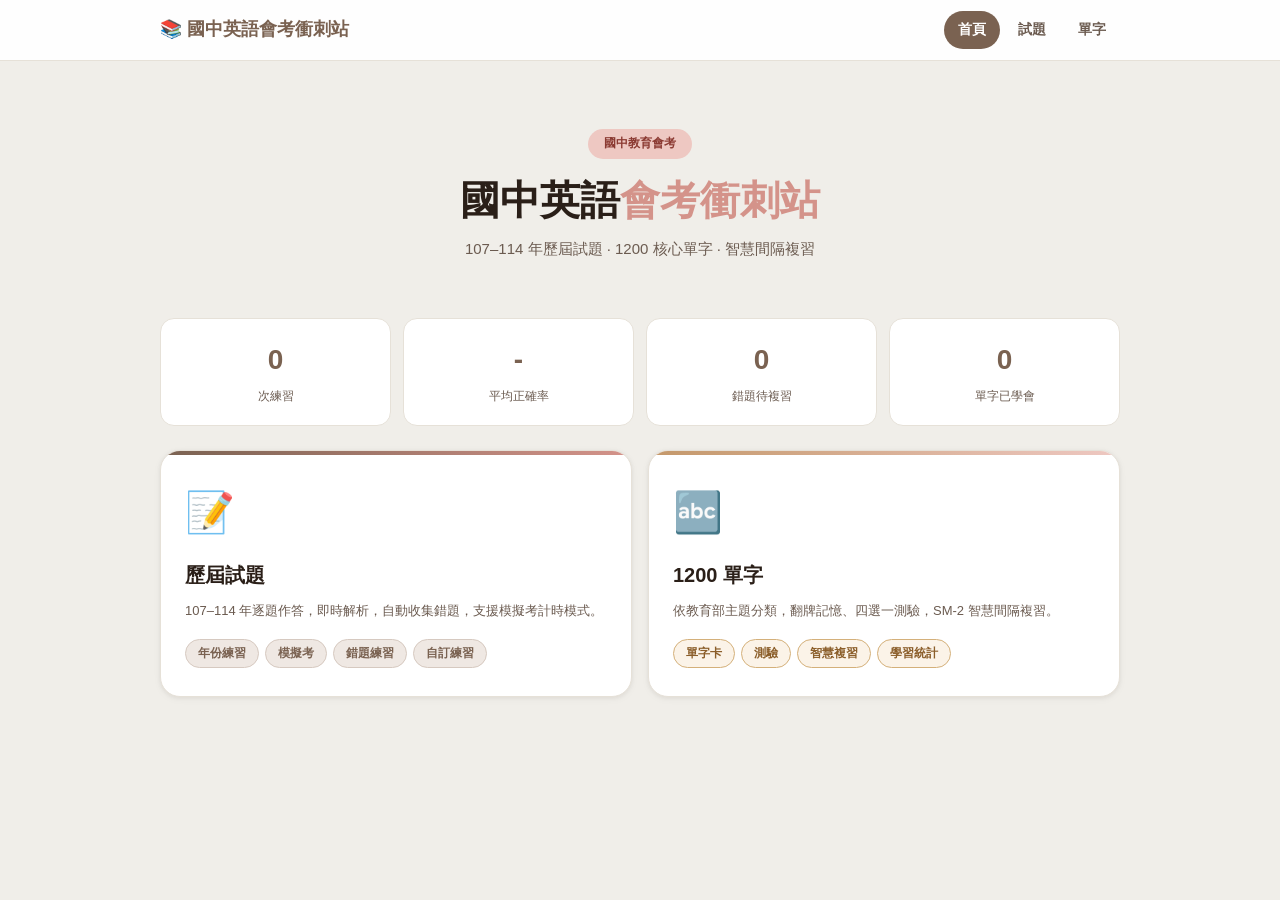
==== index.html @ 7cfaa376 "Update hero title on homepage Co-Authored-By: Claude Sonnet 4.6 <noreply@anthropic.com>" ====
<!DOCTYPE html>
<html lang="zh-TW">
<head>
  <meta charset="UTF-8">
  <meta name="viewport" content="width=device-width, initial-scale=1.0">
  <title>國中英語會考衝刺站</title>
  <link rel="stylesheet" href="css/style.css">
</head>
<body>
<header class="site-header">
  <div class="header-inner">
    <a href="index.html" class="site-title">📚 國中英語會考衝刺站</a>
    <nav class="nav-links">
      <a href="index.html" class="nav-link active">首頁</a>
      <a href="exam.html" class="nav-link">試題</a>
      <a href="vocab.html" class="nav-link">單字</a>
    </nav>
  </div>
</header>

<main class="page">
  <section class="hero-section">
    <span class="hero-label">國中教育會考</span>
    <h1 class="hero-title">國中英語<span>會考衝刺站</span></h1>
    <p class="hero-subtitle">107–114 年歷屆試題 · 1200 核心單字 · 智慧間隔複習</p>
  </section>

  <div class="stats-row" id="statsBar">
    <div class="stat-card"><span class="stat-num" id="statExams">0</span><span class="stat-label">次練習</span></div>
    <div class="stat-card"><span class="stat-num" id="statAvg">-</span><span class="stat-label">平均正確率</span></div>
    <div class="stat-card"><span class="stat-num" id="statWrong">0</span><span class="stat-label">錯題待複習</span></div>
    <div class="stat-card"><span class="stat-num" id="statWords">0</span><span class="stat-label">單字已學會</span></div>
  </div>

  <div class="feature-grid">
    <a href="exam.html" class="feature-card feature-card-exam">
      <span class="feature-icon">📝</span>
      <div class="feature-title">歷屆試題</div>
      <div class="feature-desc">107–114 年逐題作答，即時解析，自動收集錯題，支援模擬考計時模式。</div>
      <div class="feature-tags">
        <span class="chip chip-primary">年份練習</span>
        <span class="chip chip-primary">模擬考</span>
        <span class="chip chip-primary">錯題練習</span>
        <span class="chip chip-primary">自訂練習</span>
      </div>
    </a>
    <a href="vocab.html" class="feature-card feature-card-vocab">
      <span class="feature-icon">🔤</span>
      <div class="feature-title">1200 單字</div>
      <div class="feature-desc">依教育部主題分類，翻牌記憶、四選一測驗，SM-2 智慧間隔複習。</div>
      <div class="feature-tags">
        <span class="chip chip-warning">單字卡</span>
        <span class="chip chip-warning">測驗</span>
        <span class="chip chip-warning">智慧複習</span>
        <span class="chip chip-warning">學習統計</span>
      </div>
    </a>
  </div>

  <section id="recentSection" style="display:none">
    <div class="section-header">
      <span class="section-title">📋 最近練習</span>
    </div>
    <div class="recent-list" id="recentList"></div>
  </section>
</main>

<script src="js/storage.js"></script>
<script>
  const stats = Storage.getStats();
  document.getElementById('statExams').textContent = stats.totalAttempted;
  document.getElementById('statAvg').textContent = stats.totalAttempted ? stats.avgScore + '%' : '-';
  document.getElementById('statWrong').textContent = stats.wrongCount;
  document.getElementById('statWords').textContent = stats.learnedWords;

  const history = Storage.getExamHistory().slice(0, 5);
  if (history.length > 0) {
    document.getElementById('recentSection').style.display = '';
    const list = document.getElementById('recentList');
    list.innerHTML = history.map(h => {
      const pct = Math.round(h.score / h.total * 100);
      const gradeClass = pct >= 80 ? 'grade-a' : pct >= 60 ? 'grade-b' : 'grade-c';
      const modeLabel = h.mode === 'mock' ? '模擬考' : h.mode === 'wrong' ? '錯題練習' : h.mode === 'custom' ? '自訂練習' : '年份練習';
      return `<div class="recent-card">
        <span class="recent-year">${h.year}年</span>
        <span class="recent-mode">${modeLabel}</span>
        <span class="recent-score ${gradeClass}">${h.score}/${h.total} (${pct}%)</span>
        <span class="recent-date">${h.date}</span>
      </div>`;
    }).join('');
  }
</script>
</body>
</html>
---- css/style.css ----
/* ════════════════════════════════════════
   PANTONE 2026 Cloud Dancer Design System
   ════════════════════════════════════════ */
:root {
  /* Cloud Dancer Palette */
  --bg:          #F0EEE9;   /* Cloud Dancer — page background */
  --surface:     #FFFFFF;   /* card surface */
  --surface-2:   #FAF9F6;   /* subtle section bg */
  --border:      #E6E1D8;

  /* Accent — Comfort Zone palette */
  --primary:     #7A6251;   /* Woodrose */
  --primary-dark:#5E4B3C;
  --primary-light:#9E8272;
  --accent:      #D4938A;   /* Coral Haze */
  --accent-light:#EEC8C2;
  --warm:        #C4986A;   /* Shifting Sand */

  /* Semantic */
  --success:     #5E9E7A;
  --success-bg:  #EBF5EF;
  --error:       #C4504A;
  --error-bg:    #FCEEED;
  --warning:     #C4986A;
  --warning-bg:  #FBF3E8;

  /* Text */
  --text-1:  #2A1F18;   /* headings */
  --text-2:  #6B5B50;   /* body */
  --text-3:  #A89990;   /* muted */

  /* Effects */
  --shadow-sm:  0 1px 4px rgba(42,31,24,.06), 0 2px 8px rgba(42,31,24,.04);
  --shadow-md:  0 4px 16px rgba(42,31,24,.10), 0 1px 4px rgba(42,31,24,.06);
  --shadow-lg:  0 8px 32px rgba(42,31,24,.14), 0 2px 8px rgba(42,31,24,.08);
  --radius-sm:  8px;
  --radius-md:  14px;
  --radius-lg:  20px;
  --radius-pill:100px;
}

/* ── Reset ── */
*, *::before, *::after { box-sizing: border-box; margin: 0; padding: 0; }
html { scroll-behavior: smooth; }
body {
  font-family: -apple-system, BlinkMacSystemFont, 'Noto Sans TC', 'PingFang TC', 'Segoe UI', sans-serif;
  background: var(--bg);
  color: var(--text-1);
  font-size: 15px;
  line-height: 1.65;
  min-height: 100vh;
}
a { text-decoration: none; color: inherit; }
button { cursor: pointer; border: none; font-family: inherit; transition: all .2s; }
img { max-width: 100%; }

/* ══════════════════════════════════════
   HEADER
   ══════════════════════════════════════ */
.site-header {
  background: rgba(255,255,255,.92);
  backdrop-filter: blur(12px);
  border-bottom: 1px solid var(--border);
  position: sticky; top: 0; z-index: 200;
}
.header-inner {
  max-width: 1000px; margin: 0 auto;
  display: flex; align-items: center; justify-content: space-between;
  height: 60px; padding: 0 20px;
}
.site-title {
  font-size: 18px; font-weight: 800;
  color: var(--primary);
  display: flex; align-items: center; gap: 8px;
}
.nav-links { display: flex; gap: 4px; }
.nav-link {
  color: var(--text-2); padding: 7px 14px;
  border-radius: var(--radius-pill); font-size: 14px; font-weight: 600;
  transition: all .15s;
}
.nav-link:hover { background: var(--bg); color: var(--primary); }
.nav-link.active { background: var(--primary); color: #fff; }
@media(max-width:480px) {
  .site-title { font-size: 15px; }
  .nav-link { padding: 6px 10px; font-size: 13px; }
}

/* ══════════════════════════════════════
   PAGE WRAPPER
   ══════════════════════════════════════ */
.page { max-width: 1000px; margin: 0 auto; padding: 28px 20px 60px; }

/* ══════════════════════════════════════
   BUTTONS
   ══════════════════════════════════════ */
.btn { display: inline-flex; align-items: center; justify-content: center; gap: 6px;
  padding: 10px 22px; border-radius: var(--radius-pill);
  font-size: 14px; font-weight: 700; transition: all .18s; }
.btn-primary   { background: var(--primary); color: #fff; }
.btn-primary:hover { background: var(--primary-dark); transform: translateY(-1px); box-shadow: var(--shadow-md); }
.btn-accent    { background: var(--accent); color: #fff; }
.btn-accent:hover  { filter: brightness(.92); transform: translateY(-1px); }
.btn-outline   { background: transparent; color: var(--primary); border: 2px solid var(--primary); }
.btn-outline:hover { background: var(--primary); color: #fff; }
.btn-ghost     { background: transparent; color: var(--text-2); border: 1px solid var(--border); border-radius: var(--radius-sm); padding: 8px 16px; font-size: 13px; }
.btn-ghost:hover   { background: var(--surface); }
.btn-success   { background: var(--success); color: #fff; }
.btn-success:hover { filter: brightness(.92); transform: translateY(-1px); }
.btn-danger    { background: var(--error); color: #fff; }
.btn-danger:hover  { filter: brightness(.92); }
.btn-sm { padding: 6px 14px; font-size: 13px; }
.btn-lg { padding: 13px 28px; font-size: 16px; }

/* ══════════════════════════════════════
   CARD COMPONENT
   ══════════════════════════════════════ */
.card {
  background: var(--surface);
  border-radius: var(--radius-lg);
  box-shadow: var(--shadow-sm);
  border: 1px solid var(--border);
  transition: box-shadow .2s, transform .2s;
  overflow: hidden;
}
.card:hover { box-shadow: var(--shadow-md); }
.card-clickable { cursor: pointer; }
.card-clickable:hover { transform: translateY(-3px); box-shadow: var(--shadow-lg); }
.card-body  { padding: 22px 24px; }
.card-title { font-size: 17px; font-weight: 800; color: var(--text-1); margin-bottom: 6px; }
.card-desc  { font-size: 13px; color: var(--text-2); line-height: 1.6; }

/* ══════════════════════════════════════
   CHIP / TAG
   ══════════════════════════════════════ */
.chip {
  display: inline-flex; align-items: center; gap: 4px;
  padding: 4px 12px; border-radius: var(--radius-pill);
  font-size: 12px; font-weight: 700;
  background: var(--bg); color: var(--text-2); border: 1px solid var(--border);
}
.chip-primary { background: #EFE8E3; color: var(--primary); border-color: #D6C9C0; }
.chip-accent  { background: var(--accent-light); color: #8B3A32; border-color: #D4938A; }
.chip-success { background: var(--success-bg); color: #3D7A57; border-color: #A8D4B8; }
.chip-warning { background: var(--warning-bg); color: #8B5E2A; border-color: #D4B07A; }

/* ══════════════════════════════════════
   BADGE
   ══════════════════════════════════════ */
.badge {
  display: inline-flex; align-items: center; justify-content: center;
  min-width: 20px; height: 20px; padding: 0 6px;
  background: var(--error); color: #fff;
  border-radius: var(--radius-pill); font-size: 11px; font-weight: 800;
}

/* ══════════════════════════════════════
   HOME PAGE
   ══════════════════════════════════════ */
.hero-section {
  text-align: center; padding: 40px 0 32px;
}
.hero-label {
  display: inline-block;
  background: var(--accent-light); color: #8B3A32;
  padding: 5px 16px; border-radius: var(--radius-pill);
  font-size: 12px; font-weight: 700; margin-bottom: 16px;
}
.hero-title {
  font-size: clamp(26px, 5vw, 40px);
  font-weight: 900; color: var(--text-1);
  line-height: 1.25; margin-bottom: 12px;
}
.hero-title span { color: var(--accent); }
.hero-subtitle { font-size: 15px; color: var(--text-2); max-width: 480px; margin: 0 auto; }

/* Stats bar */
.stats-row {
  display: grid; grid-template-columns: repeat(4, 1fr); gap: 12px;
  margin: 24px 0;
}
@media(max-width:600px) { .stats-row { grid-template-columns: repeat(2,1fr); } }
.stat-card { background: var(--surface); border-radius: var(--radius-md); padding: 18px 16px; text-align: center; border: 1px solid var(--border); }
.stat-num  { font-size: 28px; font-weight: 900; color: var(--primary); display: block; }
.stat-label{ font-size: 12px; color: var(--text-2); margin-top: 2px; }

/* Feature cards */
.feature-grid { display: grid; grid-template-columns: 1fr 1fr; gap: 16px; margin: 8px 0 24px; }
@media(max-width:540px) { .feature-grid { grid-template-columns: 1fr; } }
.feature-card {
  background: var(--surface); border-radius: var(--radius-lg);
  padding: 28px 24px; border: 1px solid var(--border);
  box-shadow: var(--shadow-sm); cursor: pointer;
  transition: all .2s; display: block;
  position: relative; overflow: hidden;
}
.feature-card::before {
  content: ''; position: absolute; top: 0; left: 0; right: 0; height: 4px;
}
.feature-card-exam::before  { background: linear-gradient(90deg, var(--primary), var(--accent)); }
.feature-card-vocab::before { background: linear-gradient(90deg, var(--warm), var(--accent-light)); }
.feature-card:hover { transform: translateY(-4px); box-shadow: var(--shadow-lg); }
.feature-icon { font-size: 40px; margin-bottom: 14px; display: block; }
.feature-title { font-size: 20px; font-weight: 800; color: var(--text-1); margin-bottom: 8px; }
.feature-desc  { font-size: 13px; color: var(--text-2); margin-bottom: 16px; line-height: 1.7; }
.feature-tags  { display: flex; flex-wrap: wrap; gap: 6px; }

/* Recent list */
.section-header { display: flex; align-items: center; justify-content: space-between; margin-bottom: 14px; }
.section-title  { font-size: 16px; font-weight: 800; color: var(--text-1); }
.recent-list { display: grid; gap: 8px; }
.recent-card {
  background: var(--surface); border-radius: var(--radius-md);
  padding: 14px 18px; border: 1px solid var(--border);
  display: flex; align-items: center; gap: 14px; flex-wrap: wrap;
}
.recent-year  { font-weight: 800; color: var(--primary); min-width: 50px; font-size: 15px; }
.recent-mode  { font-size: 12px; color: var(--text-2); background: var(--bg); padding: 3px 10px; border-radius: var(--radius-pill); }
.recent-score { font-weight: 800; font-size: 15px; }
.grade-a { color: var(--success); }
.grade-b { color: var(--warning); }
.grade-c { color: var(--error); }
.recent-date  { font-size: 12px; color: var(--text-3); margin-left: auto; }

/* ══════════════════════════════════════
   EXAM PAGE
   ══════════════════════════════════════ */
.page-heading { font-size: 22px; font-weight: 900; color: var(--text-1); margin-bottom: 6px; }
.page-subhead  { font-size: 14px; color: var(--text-2); margin-bottom: 24px; }

/* Mode grid */
.mode-grid { display: grid; grid-template-columns: repeat(2,1fr); gap: 14px; margin-bottom: 28px; }
@media(max-width:500px) { .mode-grid { grid-template-columns: 1fr; } }
.mode-card {
  background: var(--surface); border-radius: var(--radius-lg);
  padding: 24px 22px; border: 1px solid var(--border);
  box-shadow: var(--shadow-sm); cursor: pointer;
  transition: all .2s; position: relative;
}
.mode-card:hover { transform: translateY(-3px); box-shadow: var(--shadow-lg); border-color: var(--primary-light); }
.mode-icon  { font-size: 34px; margin-bottom: 10px; display: block; }
.mode-title { font-size: 17px; font-weight: 800; color: var(--text-1); margin-bottom: 5px; }
.mode-desc  { font-size: 13px; color: var(--text-2); }
.mode-badge { position: absolute; top: 14px; right: 14px; }

/* Section label */
.sub-heading {
  font-size: 15px; font-weight: 800; color: var(--text-1);
  margin: 0 0 12px; display: flex; align-items: center; gap: 8px;
}
.sub-heading::before { content:''; display:block; width:4px; height:18px; background:var(--accent); border-radius:2px; }

/* Year grid */
.year-grid { display: grid; grid-template-columns: repeat(4,1fr); gap: 10px; margin-bottom: 24px; }
@media(max-width:480px) { .year-grid { grid-template-columns: repeat(2,1fr); } }
.year-card {
  background: var(--surface); border: 2px solid var(--border);
  border-radius: var(--radius-md); padding: 16px 8px;
  text-align: center; cursor: pointer; transition: all .18s;
  font-size: 16px; font-weight: 800; color: var(--primary);
}
.year-card:hover { border-color: var(--primary); background: #EFE8E3; transform: translateY(-2px); }

/* Custom form */
.custom-panel {
  background: var(--surface); border-radius: var(--radius-lg);
  padding: 22px; border: 1px solid var(--border);
}
.form-label { display: block; font-size: 13px; font-weight: 700; color: var(--text-2); margin-bottom: 8px; }
.year-check-grid { display: grid; grid-template-columns: repeat(4,1fr); gap: 8px; margin-bottom: 16px; }
.year-check-grid label { font-size: 13px; display: flex; align-items: center; gap: 6px; color: var(--text-2); }
.type-check-grid { display: flex; gap: 20px; margin-bottom: 16px; }
.type-check-grid label { font-size: 13px; display: flex; align-items: center; gap: 6px; color: var(--text-2); cursor: pointer; }
.skill-check-grid { display: grid; grid-template-columns: repeat(3, 1fr); gap: 8px; margin-bottom: 16px; }
.skill-check-grid label { font-size: 13px; display: flex; align-items: center; gap: 6px; color: var(--text-2); cursor: pointer; }
.form-row { display: flex; align-items: center; gap: 12px; margin-bottom: 16px; }
.form-input { border: 1px solid var(--border); border-radius: var(--radius-sm); padding: 9px 12px; font-size: 14px; background: var(--bg); color: var(--text-1); width: 90px; }
.form-input:focus { outline: none; border-color: var(--primary); }

/* ── Exam interface ── */
.exam-topbar {
  display: flex; align-items: center; gap: 12px; flex-wrap: wrap;
  background: var(--surface); border-radius: var(--radius-md);
  padding: 12px 18px; border: 1px solid var(--border);
  margin-bottom: 12px; box-shadow: var(--shadow-sm);
}
.exam-label { font-weight: 800; font-size: 15px; color: var(--primary); }
.exam-counter { font-size: 13px; color: var(--text-2); }
.exam-timer { font-size: 16px; font-weight: 800; color: var(--error); margin-left: auto; }
@media(max-width:480px) {
  .exam-topbar { padding: 10px 14px; gap: 8px; }
  .exam-label { font-size: 14px; }
  .exam-timer { font-size: 14px; }
}

.progress-track { background: var(--border); border-radius: 4px; height: 6px; margin-bottom: 12px; overflow: hidden; }
.progress-fill  { background: linear-gradient(90deg, var(--primary), var(--accent)); height: 6px; border-radius: 4px; transition: width .4s; }

/* ── Question nav bar ── */
.q-nav-bar {
  display: flex; flex-wrap: wrap; gap: 6px;
  margin-bottom: 14px; padding: 10px 12px;
  background: var(--surface); border: 1px solid var(--border);
  border-radius: var(--radius-md);
}
.qnav-btn {
  width: 32px; height: 32px; border-radius: 6px;
  border: none; cursor: pointer; font-size: 12px; font-weight: 700;
  transition: opacity .15s, transform .1s;
}
.qnav-btn:hover { opacity: .8; transform: scale(1.1); }
.qnav-unanswered { background: #D1D5DB; color: #374151; }
.qnav-correct    { background: #34D399; color: #fff; }
.qnav-wrong      { background: #F87171; color: #fff; }
.qnav-active     { outline: 3px solid var(--primary); outline-offset: 2px; }

/* ── Two-column passage layout ── */
.exam-body { display: flex; flex-direction: column; gap: 14px; }
.exam-body.two-col { flex-direction: row; align-items: flex-start; gap: 20px; }
.exam-passage-col {
  flex: 1 1 50%; min-width: 0;
  position: sticky; top: 80px;
  max-height: calc(100vh - 120px); overflow-y: auto;
}
.exam-question-col { flex: 1 1 50%; min-width: 0; }
@media(max-width: 700px) {
  .exam-body.two-col { flex-direction: column; }
  .exam-passage-col { position: static; max-height: none; }
}

.passage-card {
  background: var(--surface-2); border-radius: var(--radius-md);
  padding: 16px 18px; font-size: 14px; line-height: 1.9;
  border: 1px solid var(--border); border-left: 4px solid var(--accent);
}
.passage-card.text-only { white-space: pre-wrap; }
.passage-img {
  max-width: 100%; border-radius: var(--radius-md);
  display: block; margin: 0 auto;
}
.passage-img-missing {
  text-align: center; padding: 20px;
  color: var(--text-3); font-size: 13px;
  background: var(--bg); border-radius: var(--radius-sm);
}
.passage-blank {
  display: inline-block;
  font-weight: 700; color: var(--primary-dark);
  border-bottom: 2px solid var(--primary);
  padding: 0 3px; min-width: 20px; text-align: center;
}
.passage-text {
  margin-top: 12px; font-size: 15px; line-height: 1.7;
  color: var(--text-1);
}
.question-card {
  background: var(--surface); border-radius: var(--radius-lg);
  padding: 24px; box-shadow: var(--shadow-sm); border: 1px solid var(--border);
}
.q-label { font-size: 12px; color: var(--text-3); font-weight: 700; text-transform: uppercase; letter-spacing: .5px; margin-bottom: 8px; }
.q-text  { font-size: 16px; font-weight: 700; color: var(--text-1); margin-bottom: 18px; line-height: 1.7; }

/* 難易度 / 分項能力 標籤 */
.q-diff  { display: inline-block; font-size: 12px; font-weight: 700; padding: 2px 8px; border-radius: var(--radius-pill); margin-left: 8px; vertical-align: middle; }
.q-diff-easy   { background: #DFFCE8; color: #2D7A4F; }
.q-diff-medium { background: #FFF8DC; color: #9A7000; }
.q-diff-hard   { background: #FCEEED; color: var(--error); }
.q-skill { display: inline-block; font-size: 12px; color: var(--text-2); background: var(--surface-2); border: 1px solid var(--border); padding: 2px 8px; border-radius: var(--radius-pill); margin-left: 6px; vertical-align: middle; }
.q-rate  { display: inline-block; font-size: 11px; color: var(--text-3); margin-left: 6px; vertical-align: middle; }

.options-list { display: grid; gap: 10px; }
.option-btn {
  display: flex; align-items: center; gap: 14px;
  background: var(--bg); border: 2px solid var(--border);
  border-radius: var(--radius-md); padding: 13px 18px;
  text-align: left; font-size: 14px; color: var(--text-1);
  transition: all .15s; cursor: pointer; width: 100%;
}
@media(max-width:480px) {
  .option-btn { padding: 11px 14px; gap: 10px; font-size: 13px; }
  .question-card { padding: 18px 16px; }
  .passage-card { font-size: 13px; padding: 12px 14px; }
}
.option-btn:hover:not(:disabled) { border-color: var(--primary-light); background: #EFE8E3; }
.option-letter { font-weight: 900; color: var(--primary); min-width: 22px; font-size: 15px; }
.option-btn.opt-correct { background: var(--success-bg); border-color: var(--success); }
.option-btn.opt-correct .option-letter { color: var(--success); }
.option-btn.opt-wrong   { background: var(--error-bg); border-color: var(--error); }
.option-btn.opt-wrong .option-letter   { color: var(--error); }

.feedback-card {
  margin-top: 14px; padding: 14px 18px;
  border-radius: var(--radius-md); font-size: 14px; font-weight: 600;
  line-height: 1.7;
}
.feedback-correct { background: var(--success-bg); color: #2D6B47; border: 1px solid #A8D4B8; }
.feedback-wrong   { background: var(--warning-bg); color: #6B4000; border: 1px solid #D4B07A; }
.feedback-card em { font-style: italic; color: var(--primary-dark); }

.hint-opts-grid { display: flex; flex-direction: column; gap: 4px; margin-top: 8px; font-weight: 400; }
.hint-opt { display: flex; align-items: baseline; gap: 6px; font-size: 13px; }
.hint-opt strong { min-width: 16px; font-weight: 700; }

.exam-nav { display: flex; justify-content: space-between; align-items: center; margin-top: 16px; }

/* ── Result page ── */
.result-hero {
  text-align: center; background: var(--surface);
  border-radius: var(--radius-lg); padding: 32px 24px;
  border: 1px solid var(--border); box-shadow: var(--shadow-sm); margin-bottom: 16px;
}
.result-score-big { font-size: clamp(32px, 8vw, 52px); font-weight: 900; color: var(--text-1); line-height: 1; }
.result-grade-tag {
  display: inline-block; margin-top: 10px;
  padding: 6px 20px; border-radius: var(--radius-pill);
  font-size: 16px; font-weight: 800;
}
.grade-tag-a { background: var(--success-bg); color: var(--success); }
.grade-tag-b { background: var(--warning-bg); color: var(--warning); }
.grade-tag-c { background: var(--error-bg); color: var(--error); }

.analysis-card, .wrong-card {
  background: var(--surface); border-radius: var(--radius-lg);
  padding: 22px 24px; border: 1px solid var(--border);
  box-shadow: var(--shadow-sm); margin-bottom: 16px;
}
.analysis-row { display: flex; align-items: center; gap: 12px; margin-bottom: 10px; }
.analysis-label { min-width: 60px; font-size: 13px; font-weight: 700; color: var(--text-2); }
.analysis-track { flex: 1; background: var(--border); border-radius: 4px; height: 10px; }
.analysis-fill  { background: linear-gradient(90deg, var(--primary), var(--accent)); height: 10px; border-radius: 4px; transition: width .4s ease; }
.analysis-fill-good { background: linear-gradient(90deg, #3aa76d, #5EC98B); }
.analysis-fill-weak { background: linear-gradient(90deg, var(--error), #E07070); }
.analysis-val   { font-size: 13px; color: var(--text-2); min-width: 44px; text-align: right; font-weight: 700; }
.analysis-section-title { font-size: 12px; font-weight: 700; color: var(--text-3); text-transform: uppercase; letter-spacing: .5px; margin-bottom: 8px; }

.wrong-item {
  display: flex; flex-wrap: wrap; align-items: baseline; gap: 8px;
  padding: 10px 0; border-bottom: 1px solid var(--bg); font-size: 13px;
}
.wrong-item:last-child { border-bottom: none; }
.wrong-qnum  { font-weight: 800; color: var(--primary); min-width: 50px; }
.wrong-qtext { flex: 1; color: var(--text-2); min-width: 200px; }
.wrong-ans   { width: 100%; padding-left: 58px; }
.mark-wrong   { color: var(--error); font-weight: 800; }
.mark-correct { color: var(--success); font-weight: 800; }
.no-wrong     { text-align: center; color: var(--success); font-size: 18px; padding: 20px; }
.result-actions { display: flex; gap: 10px; justify-content: center; flex-wrap: wrap; margin-top: 8px; }
@media(max-width:400px) { .result-actions .btn { flex: 1 1 100%; } }

/* ══════════════════════════════════════
   VOCAB PAGE
   ══════════════════════════════════════ */

/* Tab bar */
.vtab-bar {
  display: flex; gap: 4px; background: var(--surface);
  padding: 6px; border-radius: var(--radius-lg); margin-bottom: 16px;
  border: 1px solid var(--border); overflow-x: auto;
}
.vtab {
  flex: 1; background: transparent; color: var(--text-2);
  padding: 9px 14px; border-radius: var(--radius-md);
  font-size: 13px; font-weight: 700; white-space: nowrap;
  position: relative; display: flex; align-items: center; justify-content: center; gap: 5px;
}
.vtab.active { background: var(--primary); color: #fff; }
.vtab:hover:not(.active) { background: var(--bg); }
.vtab-link { text-decoration: none; flex: 0 0 auto; border-left: 1px solid var(--border); margin-left: 4px; color: var(--primary) !important; font-weight: 700; }

/* Topic wrap - grid 等寬排列 */
.topic-wrap {
  display: grid;
  grid-template-columns: repeat(auto-fill, minmax(130px, 1fr));
  gap: 8px;
  padding: 2px 0 10px; margin-bottom: 8px;
}
.topic-chip {
  background: var(--surface);
  border: 1px solid var(--border); color: var(--text-2);
  padding: 8px 4px; border-radius: var(--radius-pill);
  font-size: 12px; font-weight: 700; cursor: pointer; transition: all .15s;
  white-space: nowrap; text-align: center; width: 100%;
}
.topic-chip.active { background: var(--primary); color: #fff; border-color: var(--primary); }
.topic-chip:hover:not(.active) { border-color: var(--primary-light); background: #EFE8E3; }

/* Status filter */
.status-filter { display: flex; gap: 8px; margin-bottom: 14px; flex-wrap: wrap; align-items: center; }
.status-btn {
  background: var(--surface); border: 1px solid var(--border);
  color: var(--text-2); padding: 6px 16px; border-radius: var(--radius-pill);
  font-size: 13px; font-weight: 700; transition: all .15s;
}
.status-btn.active { background: var(--primary); color: #fff; border-color: var(--primary); }
.search-input {
  border: 1px solid var(--border); border-radius: var(--radius-pill);
  padding: 7px 16px; font-size: 13px; background: var(--surface);
  color: var(--text-1); flex: 1; min-width: 120px; outline: none;
}
.search-input:focus { border-color: var(--primary); }

/* Flashcard */
.fc-meta { text-align: center; font-size: 13px; color: var(--text-2); margin-bottom: 12px; }
.fc-wrap { display: flex; justify-content: center; margin-bottom: 18px; perspective: 1000px; }
.flashcard {
  width: 100%; max-width: 520px; min-height: 220px;
  background: var(--surface); border-radius: var(--radius-lg);
  box-shadow: var(--shadow-md); border: 1px solid var(--border);
  cursor: pointer; display: flex; align-items: center; justify-content: center;
  padding: 36px 28px; transition: transform .18s, box-shadow .18s;
  position: relative;
}
.flashcard:active { transform: scale(.98); }
.card-front, .card-back { text-align: center; width: 100%; }
.fc-word    { font-size: clamp(26px, 7vw, 38px); font-weight: 900; color: var(--text-1); margin-bottom: 8px; }
.fc-pos     { font-size: 13px; color: var(--text-3); font-style: italic; margin-bottom: 6px; }
.fc-hint    { font-size: 12px; color: var(--border); margin-top: 8px; }
.fc-topic   { position: absolute; top: 14px; right: 16px; }
.fc-chinese { font-size: clamp(22px, 6vw, 30px); font-weight: 800; color: var(--primary); margin-bottom: 10px; }
.fc-word-sm { font-size: 15px; color: var(--text-3); margin-bottom: 12px; }
.fc-speak-btn {
  background: none; border: 1.5px solid var(--border); border-radius: 50%;
  width: 38px; height: 38px; font-size: 18px; cursor: pointer;
  display: inline-flex; align-items: center; justify-content: center;
  transition: all .15s; margin-bottom: 4px;
}
.fc-speak-btn:hover { background: var(--bg); border-color: var(--primary); transform: scale(1.1); }
.fc-example { min-height: 36px; margin-top: 10px; }
.fc-example-text {
  font-size: 13px; color: var(--text-2); font-style: italic;
  line-height: 1.6; padding: 8px 12px;
  background: var(--bg); border-radius: var(--radius-sm);
  border-left: 3px solid var(--primary-light);
  text-align: left;
}
.fc-example-loading { font-size: 12px; color: var(--text-3); }

.fc-actions { display: flex; justify-content: center; gap: 12px; flex-wrap: wrap; }

/* Quiz */
.quiz-score-bar { text-align: right; font-size: 13px; color: var(--text-2); margin-bottom: 12px; }
.quiz-word-card {
  background: var(--surface); border-radius: var(--radius-lg);
  padding: 28px 24px; text-align: center;
  box-shadow: var(--shadow-sm); border: 1px solid var(--border); margin-bottom: 14px;
}
.quiz-word { font-size: clamp(22px, 6vw, 32px); font-weight: 900; color: var(--text-1); }
.quiz-pos   { font-size: 13px; color: var(--text-3); margin-top: 6px; }
.quiz-opts  { display: grid; gap: 10px; margin-bottom: 14px; }
.quiz-opt {
  background: var(--surface); border: 2px solid var(--border);
  color: var(--text-1); padding: 14px 20px; border-radius: var(--radius-md);
  font-size: 15px; font-weight: 600; text-align: left; transition: all .15s;
}
.quiz-opt:hover:not(:disabled) { border-color: var(--primary-light); background: #EFE8E3; }
.quiz-opt.opt-correct { background: var(--success-bg); border-color: var(--success); color: #2D6B47; }
.quiz-opt.opt-wrong   { background: var(--error-bg);   border-color: var(--error);   color: #8B2020; }
.quiz-result {
  background: var(--surface); border-radius: var(--radius-lg);
  padding: 36px 24px; text-align: center;
  box-shadow: var(--shadow-sm); border: 1px solid var(--border);
}
.quiz-result-score { font-size: 44px; font-weight: 900; color: var(--primary); margin: 10px 0; }

/* Smart review */
.smart-info { text-align: center; margin-bottom: 18px; }
.smart-num  { font-size: 36px; font-weight: 900; color: var(--primary); }
.smart-label{ font-size: 14px; color: var(--text-2); }
.smart-counter { text-align: center; font-size: 13px; color: var(--text-2); margin: 10px 0; }
.smart-actions { display: flex; justify-content: center; gap: 12px; flex-wrap: wrap; margin-top: 14px; }
.smart-done {
  text-align: center; background: var(--surface);
  border-radius: var(--radius-lg); padding: 40px 24px;
  border: 1px solid var(--border);
}
.smart-done-emoji { font-size: 48px; display: block; margin-bottom: 12px; }
.smart-done-msg   { font-size: 18px; font-weight: 800; color: var(--text-1); margin-bottom: 16px; }

/* Stats */
.stats-4grid { display: grid; grid-template-columns: repeat(4,1fr); gap: 12px; margin-bottom: 20px; }
@media(max-width:500px) { .stats-4grid { grid-template-columns: repeat(2,1fr); } }
.stats-card { background: var(--surface); border-radius: var(--radius-md); padding: 18px 14px; text-align: center; border: 1px solid var(--border); }
.stats-num   { font-size: 30px; font-weight: 900; color: var(--primary); }
.stats-label { font-size: 12px; color: var(--text-2); margin-top: 4px; }
.pie-wrap    { display: flex; justify-content: center; align-items: center; gap: 20px; margin-bottom: 20px; flex-wrap: wrap; }
.pie-legend  { display: grid; gap: 8px; }
.legend-item { display: flex; align-items: center; gap: 8px; font-size: 13px; color: var(--text-2); }
.legend-dot  { width: 12px; height: 12px; border-radius: 50%; flex-shrink: 0; }
.week-section h3 { font-size: 15px; font-weight: 800; margin-bottom: 12px; }
.week-bars { display: flex; align-items: flex-end; gap: 8px; height: 80px; }
.week-item  { flex: 1; display: flex; flex-direction: column; align-items: center; gap: 3px; }
.week-bar   { background: var(--accent); border-radius: 4px 4px 0 0; width: 100%; min-height: 4px; }
.week-date  { font-size: 10px; color: var(--text-3); }
.week-val   { font-size: 11px; font-weight: 700; color: var(--text-2); }

/* Recommend */
.recommend-wrap { margin-top: 32px; padding-top: 20px; border-top: 1px solid var(--border); }
.recommend-title { font-size: 14px; font-weight: 800; color: var(--text-2); margin-bottom: 10px; }
.recommend-link {
  display: flex; align-items: center; gap: 14px;
  background: var(--surface); border: 1px solid var(--border);
  border-radius: var(--radius-md); padding: 16px 20px;
  transition: all .2s; color: inherit;
}
.recommend-link:hover { border-color: var(--primary); transform: translateY(-2px); box-shadow: var(--shadow-md); }
.recommend-logo { font-size: 26px; }
.recommend-name { font-size: 15px; font-weight: 800; color: var(--primary); }
.recommend-sub  { font-size: 12px; color: var(--text-2); margin-top: 2px; }
.recommend-arr  { margin-left: auto; color: var(--primary); font-size: 18px; font-weight: 800; }
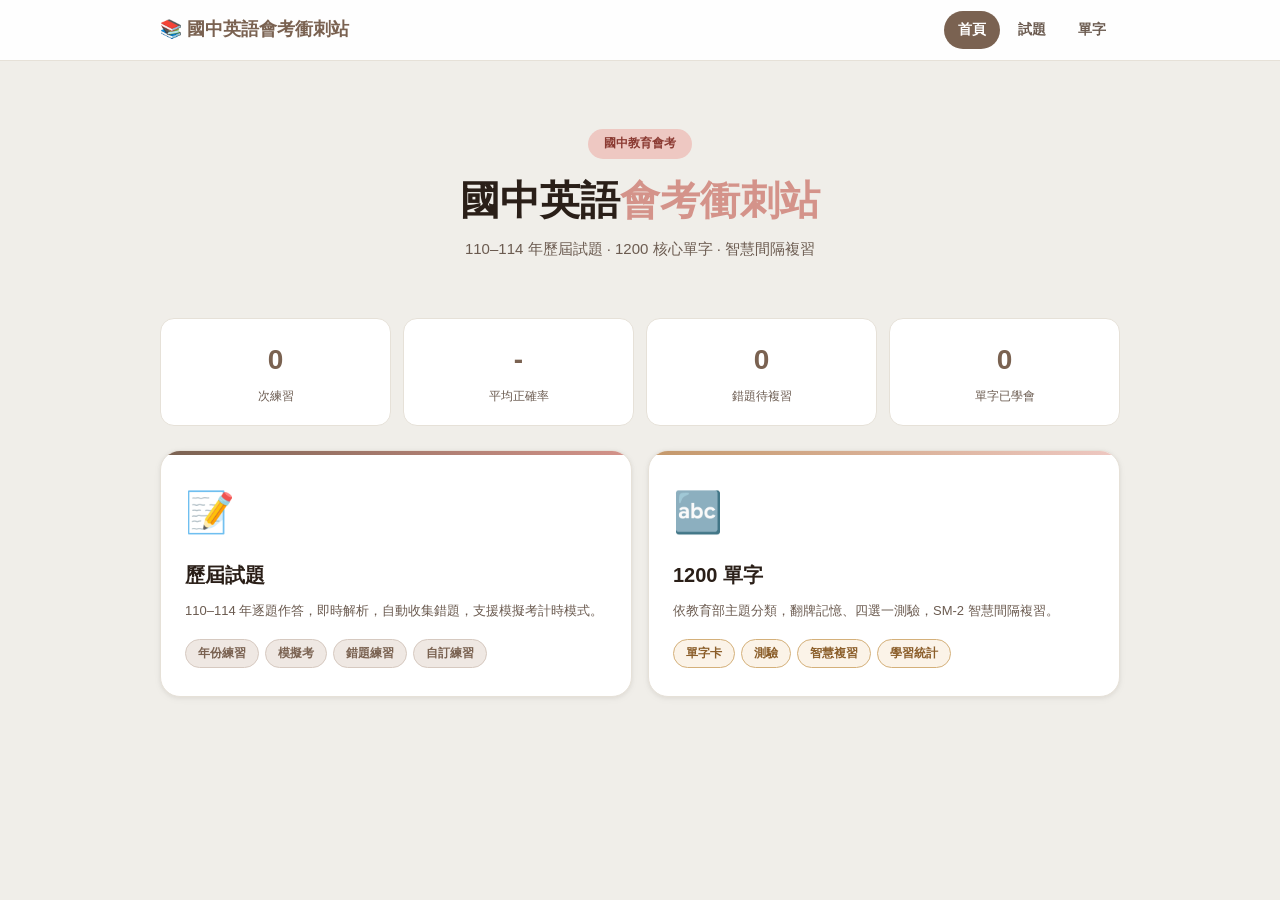
==== commit 8691eefb: "Fix year range description from 107-114 to 110-114 Co-Authored-By: Claude Sonnet 4.6 <noreply@anthro" ====
--- a/index.html
+++ b/index.html
@@ -22,7 +22,7 @@
   <section class="hero-section">
     <span class="hero-label">國中教育會考</span>
     <h1 class="hero-title">國中英語<span>會考衝刺站</span></h1>
-    <p class="hero-subtitle">107–114 年歷屆試題 · 1200 核心單字 · 智慧間隔複習</p>
+    <p class="hero-subtitle">110–114 年歷屆試題 · 1200 核心單字 · 智慧間隔複習</p>
   </section>
 
   <div class="stats-row" id="statsBar">
@@ -36,7 +36,7 @@
     <a href="exam.html" class="feature-card feature-card-exam">
       <span class="feature-icon">📝</span>
       <div class="feature-title">歷屆試題</div>
-      <div class="feature-desc">107–114 年逐題作答，即時解析，自動收集錯題，支援模擬考計時模式。</div>
+      <div class="feature-desc">110–114 年逐題作答，即時解析，自動收集錯題，支援模擬考計時模式。</div>
       <div class="feature-tags">
         <span class="chip chip-primary">年份練習</span>
         <span class="chip chip-primary">模擬考</span>
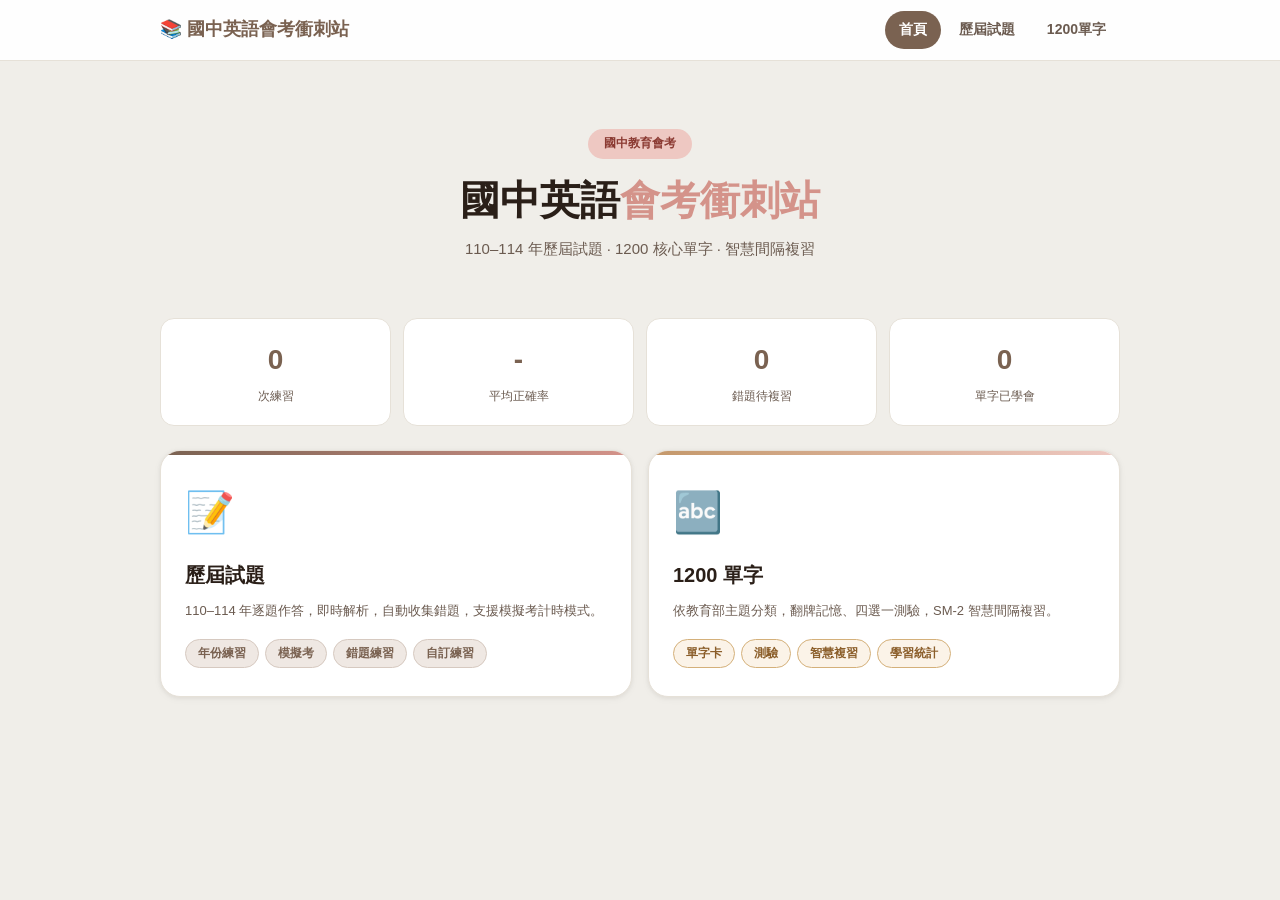
==== commit a4989b9f: "Update nav labels to 歷屆試題 and 1200單字 Co-Authored-By: Claude Sonnet 4.6 <noreply@anthropic.com>" ====
--- a/index.html
+++ b/index.html
@@ -12,8 +12,8 @@
     <a href="index.html" class="site-title">📚 國中英語會考衝刺站</a>
     <nav class="nav-links">
       <a href="index.html" class="nav-link active">首頁</a>
-      <a href="exam.html" class="nav-link">試題</a>
-      <a href="vocab.html" class="nav-link">單字</a>
+      <a href="exam.html" class="nav-link">歷屆試題</a>
+      <a href="vocab.html" class="nav-link">1200單字</a>
     </nav>
   </div>
 </header>
--- a/css/style.css
+++ b/css/style.css
@@ -544,7 +544,7 @@
   padding: 28px 24px; text-align: center;
   box-shadow: var(--shadow-sm); border: 1px solid var(--border); margin-bottom: 14px;
 }
-.quiz-word { font-size: clamp(22px, 6vw, 32px); font-weight: 900; color: var(--text-1); }
+.quiz-word { font-size: clamp(15px, 3vw, 18px); font-weight: 600; color: var(--text-1); line-height: 1.8; }
 .quiz-pos   { font-size: 13px; color: var(--text-3); margin-top: 6px; }
 .quiz-opts  { display: grid; gap: 10px; margin-bottom: 14px; }
 .quiz-opt {
@@ -555,6 +555,24 @@
 .quiz-opt:hover:not(:disabled) { border-color: var(--primary-light); background: #EFE8E3; }
 .quiz-opt.opt-correct { background: var(--success-bg); border-color: var(--success); color: #2D6B47; }
 .quiz-opt.opt-wrong   { background: var(--error-bg);   border-color: var(--error);   color: #8B2020; }
+/* Quiz feedback */
+.quiz-feedback {
+  border-radius: var(--radius-md); padding: 14px 18px;
+  margin-bottom: 14px; border: 1px solid var(--border);
+}
+.quiz-fb-correct { background: var(--success-bg); border-color: var(--success); }
+.quiz-fb-wrong   { background: var(--error-bg);   border-color: var(--error); }
+.quiz-fb-title {
+  font-size: 14px; font-weight: 700; margin-bottom: 6px;
+}
+.quiz-fb-correct .quiz-fb-title { color: #2D6B47; }
+.quiz-fb-wrong   .quiz-fb-title { color: var(--error); }
+.quiz-fb-word { font-weight: 400; color: var(--text-2); }
+.quiz-fb-sentence {
+  font-size: 14px; font-style: italic; color: var(--text-2);
+  line-height: 1.7;
+}
+
 .quiz-result {
   background: var(--surface); border-radius: var(--radius-lg);
   padding: 36px 24px; text-align: center;
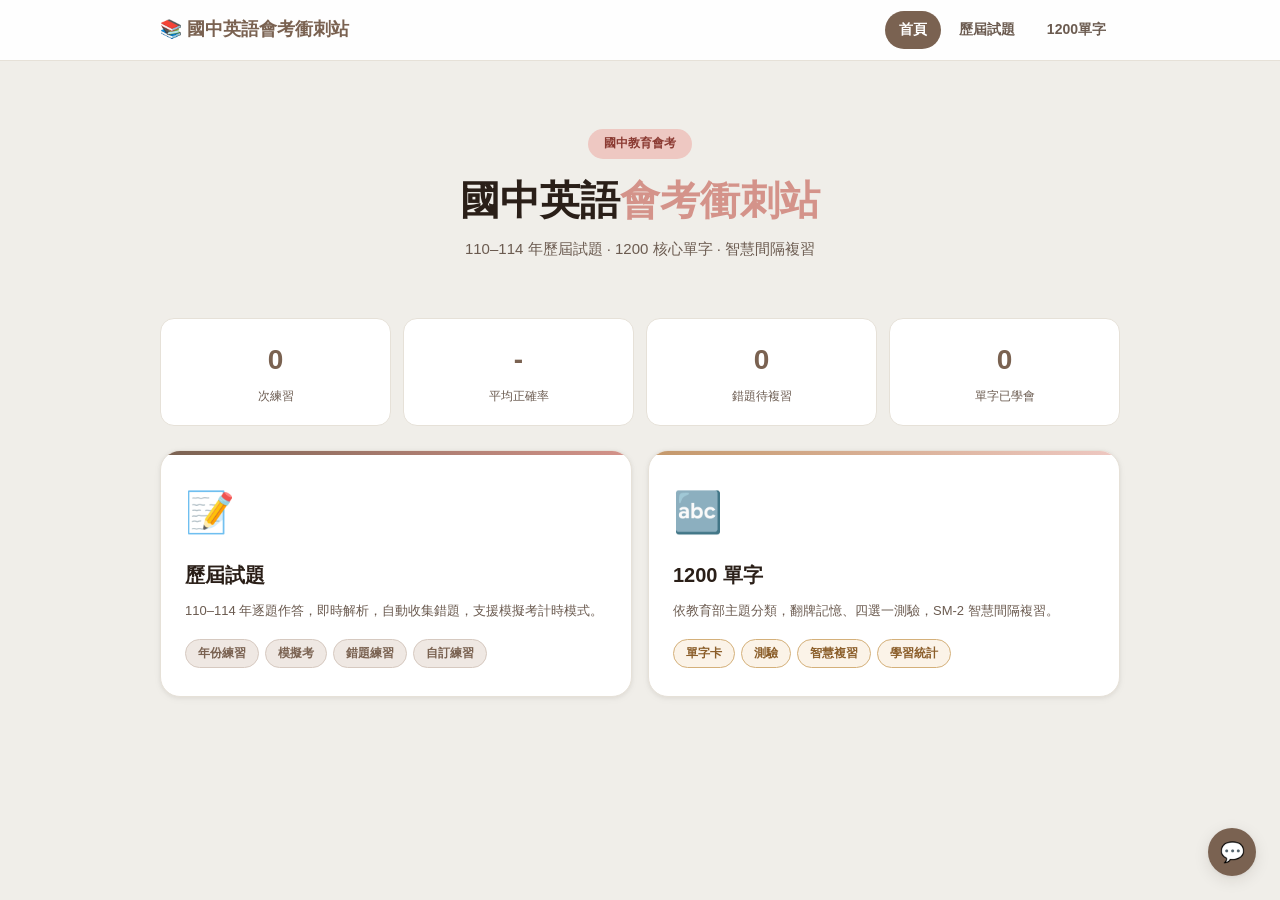
==== commit 217022b2: "Add feedback floating button linking to Google Form 💬 button fixed to bottom-right on all pages, ope" ====
--- a/index.html
+++ b/index.html
@@ -65,6 +65,7 @@
   </section>
 </main>
 
+<a href="https://forms.gle/dDDjegTohgZJcJoW8" target="_blank" class="feedback-fab" title="回報問題 / 提供建議">💬</a>
 <script src="js/storage.js"></script>
 <script>
   const stats = Storage.getStats();
--- a/css/style.css
+++ b/css/style.css
@@ -53,6 +53,17 @@
 a { text-decoration: none; color: inherit; }
 button { cursor: pointer; border: none; font-family: inherit; transition: all .2s; }
 img { max-width: 100%; }
+
+/* ── Feedback FAB ── */
+.feedback-fab {
+  position: fixed; bottom: 24px; right: 24px; z-index: 999;
+  width: 48px; height: 48px; border-radius: 50%;
+  background: var(--primary); color: #fff;
+  font-size: 20px; display: flex; align-items: center; justify-content: center;
+  box-shadow: var(--shadow-md); text-decoration: none;
+  transition: background .2s, transform .2s;
+}
+.feedback-fab:hover { background: var(--primary-dark); transform: scale(1.1); }
 
 /* ══════════════════════════════════════
    HEADER
@@ -570,7 +581,10 @@
 .quiz-fb-word { font-weight: 400; color: var(--text-2); }
 .quiz-fb-sentence {
   font-size: 14px; font-style: italic; color: var(--text-2);
-  line-height: 1.7;
+  line-height: 1.7; margin-bottom: 2px;
+}
+.quiz-fb-sentence-zh {
+  font-size: 13px; color: var(--text-3); line-height: 1.6;
 }
 
 .quiz-result {
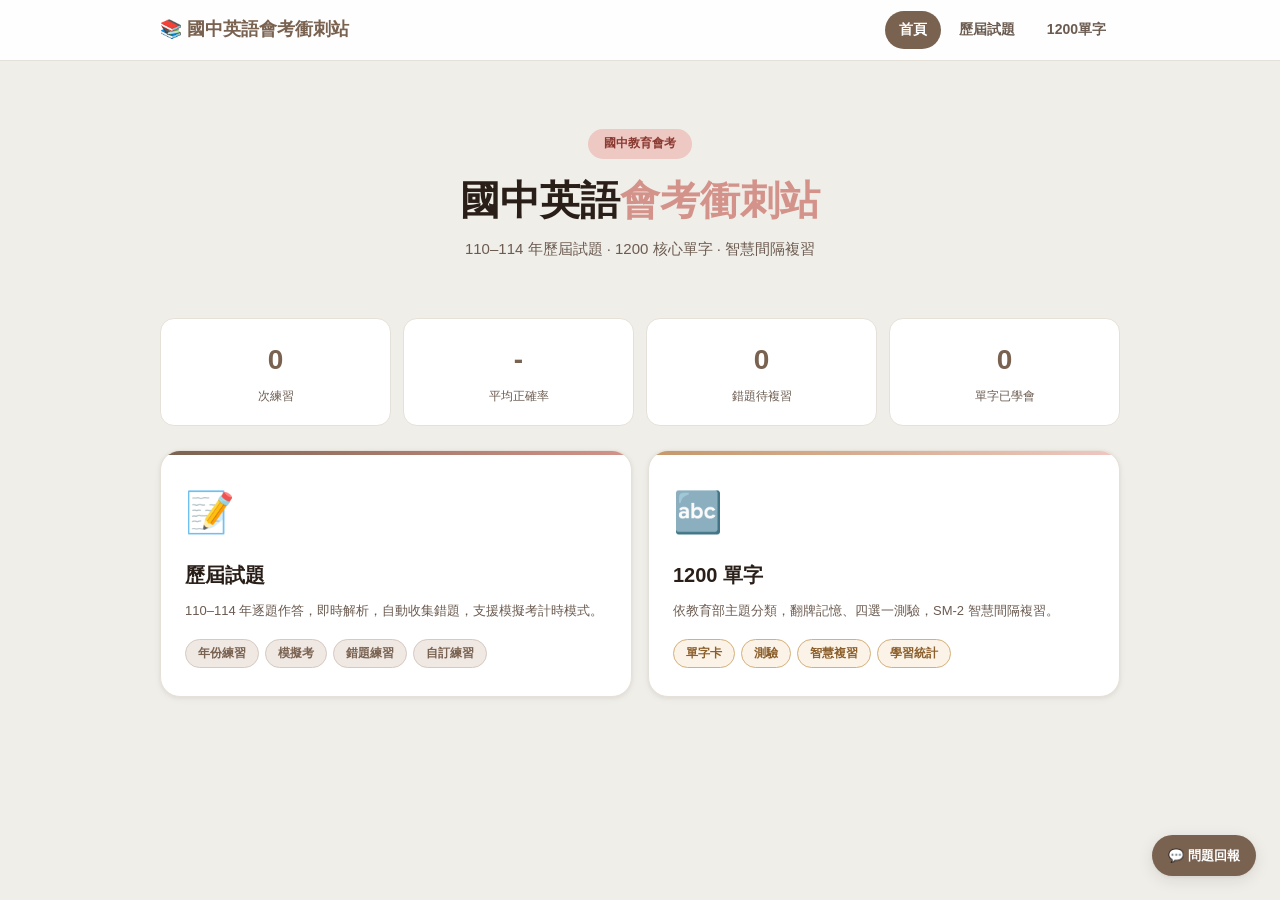
==== commit 149d9bb1: "Update feedback button to pill shape with 💬 問題回報 label Co-Authored-By: Claude Sonnet 4.6 <noreply@an" ====
--- a/index.html
+++ b/index.html
@@ -65,7 +65,7 @@
   </section>
 </main>
 
-<a href="https://forms.gle/dDDjegTohgZJcJoW8" target="_blank" class="feedback-fab" title="回報問題 / 提供建議">💬</a>
+<a href="https://forms.gle/dDDjegTohgZJcJoW8" target="_blank" class="feedback-fab" title="回報問題 / 提供建議">💬 問題回報</a>
 <script src="js/storage.js"></script>
 <script>
   const stats = Storage.getStats();
--- a/css/style.css
+++ b/css/style.css
@@ -57,13 +57,13 @@
 /* ── Feedback FAB ── */
 .feedback-fab {
   position: fixed; bottom: 24px; right: 24px; z-index: 999;
-  width: 48px; height: 48px; border-radius: 50%;
+  padding: 10px 16px; border-radius: var(--radius-pill);
   background: var(--primary); color: #fff;
-  font-size: 20px; display: flex; align-items: center; justify-content: center;
+  font-size: 13px; font-weight: 700; display: flex; align-items: center; gap: 6px;
   box-shadow: var(--shadow-md); text-decoration: none;
   transition: background .2s, transform .2s;
 }
-.feedback-fab:hover { background: var(--primary-dark); transform: scale(1.1); }
+.feedback-fab:hover { background: var(--primary-dark); transform: scale(1.05); }
 
 /* ══════════════════════════════════════
    HEADER
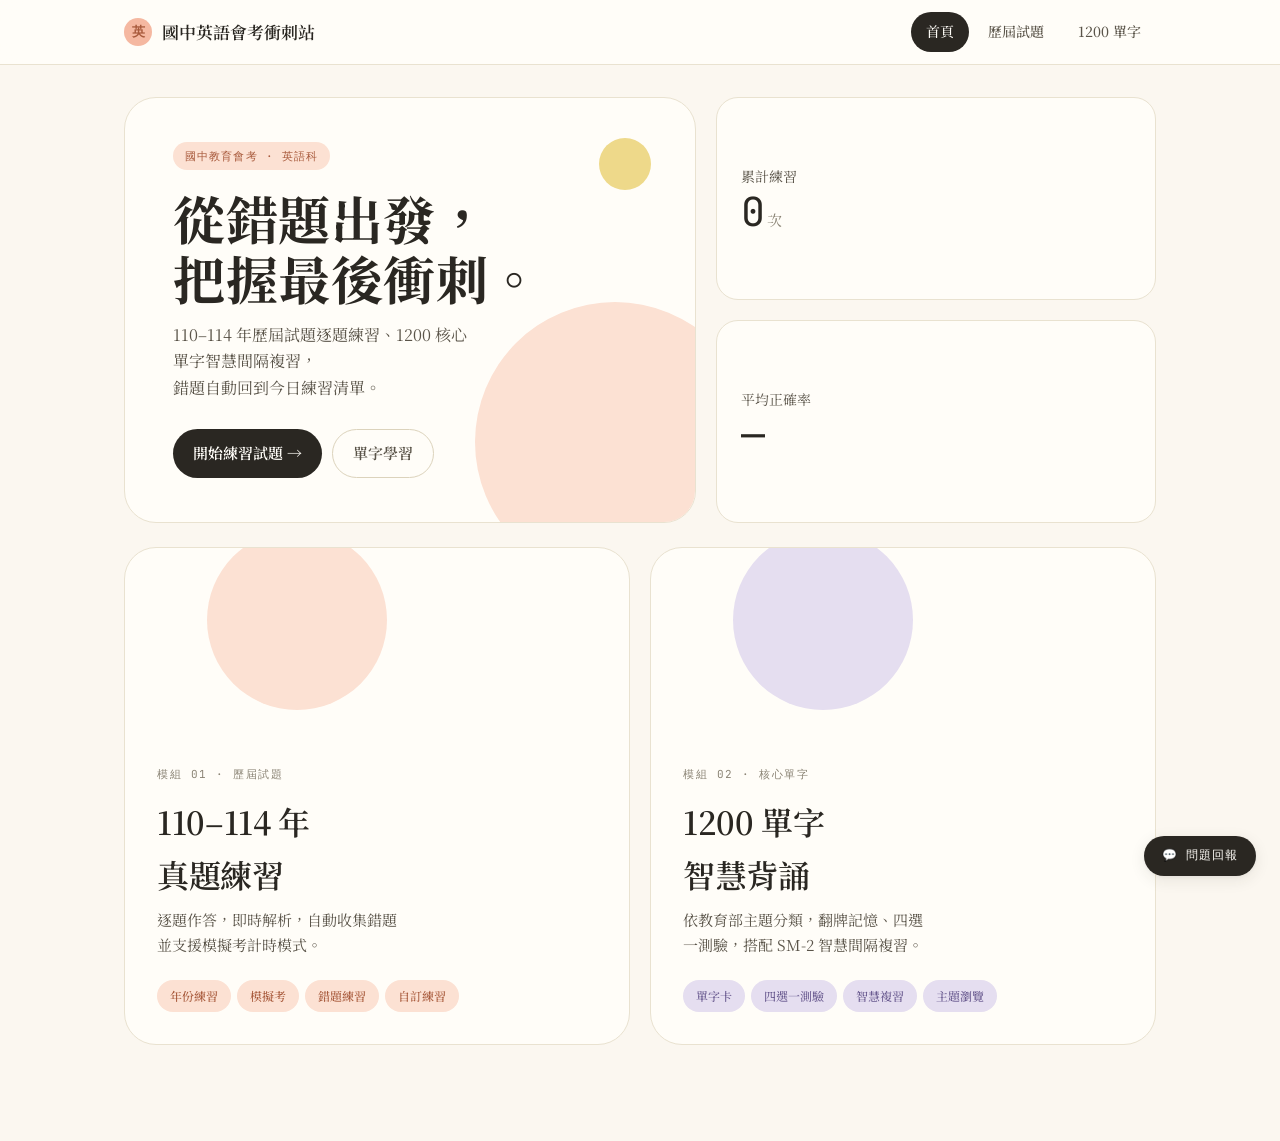
==== commit eadabc40: "Apply pastel design system from Claude Design handoff - New CSS design system: Noto Serif TC + JetBr" ====
--- a/index.html
+++ b/index.html
@@ -7,86 +7,152 @@
   <link rel="stylesheet" href="css/style.css">
 </head>
 <body>
+
 <header class="site-header">
   <div class="header-inner">
-    <a href="index.html" class="site-title">📚 國中英語會考衝刺站</a>
+    <a href="index.html" class="site-title">
+      <span class="site-title-dot">英</span>
+      <span class="zh">國中英語會考衝刺站</span>
+    </a>
     <nav class="nav-links">
-      <a href="index.html" class="nav-link active">首頁</a>
-      <a href="exam.html" class="nav-link">歷屆試題</a>
-      <a href="vocab.html" class="nav-link">1200單字</a>
+      <a href="index.html" class="nav-link active zh">首頁</a>
+      <a href="exam.html"  class="nav-link zh">歷屆試題</a>
+      <a href="vocab.html" class="nav-link zh">1200 單字</a>
     </nav>
   </div>
 </header>
 
 <main class="page">
+
+  <!-- ── Hero ── -->
   <section class="hero-section">
-    <span class="hero-label">國中教育會考</span>
-    <h1 class="hero-title">國中英語<span>會考衝刺站</span></h1>
-    <p class="hero-subtitle">110–114 年歷屆試題 · 1200 核心單字 · 智慧間隔複習</p>
+    <!-- Left: headline + CTA -->
+    <div class="hero-card">
+      <div class="shape-circle"></div>
+      <div class="shape-dot"></div>
+      <span class="hero-label">國中教育會考 · 英語科</span>
+      <h1 class="hero-title zh">從錯題出發，<br>把握最後衝刺。</h1>
+      <p class="hero-subtitle zh">
+        110–114 年歷屆試題逐題練習、1200 核心單字智慧間隔複習，<br>
+        錯題自動回到今日練習清單。
+      </p>
+      <div class="hero-cta">
+        <a href="exam.html" class="btn btn-ink zh">開始練習試題 →</a>
+        <a href="vocab.html" class="btn btn-ghost zh">單字學習</a>
+      </div>
+    </div>
+
+    <!-- Right: stat cards -->
+    <div class="hero-stats">
+      <div class="stat-card">
+        <div>
+          <div class="stat-label zh">累計練習</div>
+          <div class="stat-num" id="statExams">0<span class="stat-unit zh">次</span></div>
+        </div>
+        <svg width="72" height="32" id="sparkExam" viewBox="0 0 72 32"></svg>
+      </div>
+      <div class="stat-card">
+        <div>
+          <div class="stat-label zh">平均正確率</div>
+          <div class="stat-num" id="statAvg">—</div>
+        </div>
+        <svg width="72" height="32" id="sparkAcc" viewBox="0 0 72 32"></svg>
+      </div>
+    </div>
   </section>
 
-  <div class="stats-row" id="statsBar">
-    <div class="stat-card"><span class="stat-num" id="statExams">0</span><span class="stat-label">次練習</span></div>
-    <div class="stat-card"><span class="stat-num" id="statAvg">-</span><span class="stat-label">平均正確率</span></div>
-    <div class="stat-card"><span class="stat-num" id="statWrong">0</span><span class="stat-label">錯題待複習</span></div>
-    <div class="stat-card"><span class="stat-num" id="statWords">0</span><span class="stat-label">單字已學會</span></div>
-  </div>
-
+  <!-- ── Module cards ── -->
   <div class="feature-grid">
     <a href="exam.html" class="feature-card feature-card-exam">
-      <span class="feature-icon">📝</span>
-      <div class="feature-title">歷屆試題</div>
-      <div class="feature-desc">110–114 年逐題作答，即時解析，自動收集錯題，支援模擬考計時模式。</div>
+      <div class="feature-card-shape"></div>
+      <span class="feature-tag">模組 01 · 歷屆試題</span>
+      <h3 class="feature-title zh">110–114 年<br>真題練習</h3>
+      <p class="feature-desc zh">逐題作答，即時解析，自動收集錯題並支援模擬考計時模式。</p>
       <div class="feature-tags">
-        <span class="chip chip-primary">年份練習</span>
-        <span class="chip chip-primary">模擬考</span>
-        <span class="chip chip-primary">錯題練習</span>
-        <span class="chip chip-primary">自訂練習</span>
+        <span class="chip chip-primary zh">年份練習</span>
+        <span class="chip chip-primary zh">模擬考</span>
+        <span class="chip chip-primary zh">錯題練習</span>
+        <span class="chip chip-primary zh">自訂練習</span>
       </div>
     </a>
     <a href="vocab.html" class="feature-card feature-card-vocab">
-      <span class="feature-icon">🔤</span>
-      <div class="feature-title">1200 單字</div>
-      <div class="feature-desc">依教育部主題分類，翻牌記憶、四選一測驗，SM-2 智慧間隔複習。</div>
+      <div class="feature-card-shape"></div>
+      <span class="feature-tag">模組 02 · 核心單字</span>
+      <h3 class="feature-title zh">1200 單字<br>智慧背誦</h3>
+      <p class="feature-desc zh">依教育部主題分類，翻牌記憶、四選一測驗，搭配 SM-2 智慧間隔複習。</p>
       <div class="feature-tags">
-        <span class="chip chip-warning">單字卡</span>
-        <span class="chip chip-warning">測驗</span>
-        <span class="chip chip-warning">智慧複習</span>
-        <span class="chip chip-warning">學習統計</span>
+        <span class="chip chip-warning zh">單字卡</span>
+        <span class="chip chip-warning zh">四選一測驗</span>
+        <span class="chip chip-warning zh">智慧複習</span>
+        <span class="chip chip-warning zh">主題瀏覽</span>
       </div>
     </a>
   </div>
 
-  <section id="recentSection" style="display:none">
-    <div class="section-header">
-      <span class="section-title">📋 最近練習</span>
+  <!-- ── Recent activity ── -->
+  <div id="recentSection" style="display:none">
+    <div class="recent-section-header">
+      <span class="recent-section-title zh">最近練習 <span class="pill" id="recentPill">過去 7 日</span></span>
     </div>
     <div class="recent-list" id="recentList"></div>
-  </section>
+  </div>
+
 </main>
 
 <a href="https://forms.gle/dDDjegTohgZJcJoW8" target="_blank" class="feedback-fab" title="回報問題 / 提供建議">💬 問題回報</a>
+
 <script src="js/storage.js"></script>
 <script>
+  // Stats
   const stats = Storage.getStats();
-  document.getElementById('statExams').textContent = stats.totalAttempted;
-  document.getElementById('statAvg').textContent = stats.totalAttempted ? stats.avgScore + '%' : '-';
-  document.getElementById('statWrong').textContent = stats.wrongCount;
-  document.getElementById('statWords').textContent = stats.learnedWords;
+  document.getElementById('statExams').innerHTML =
+    stats.totalAttempted + '<span class="stat-unit zh">次</span>';
+  document.getElementById('statAvg').textContent =
+    stats.totalAttempted ? stats.avgScore + '%' : '—';
 
-  const history = Storage.getExamHistory().slice(0, 5);
-  if (history.length > 0) {
+  // Mini sparkline helper
+  function drawSparkline(svgId, data, color) {
+    const svg = document.getElementById(svgId);
+    if (!svg || !data || data.length < 2) return;
+    const w = 72, h = 32, pad = 4;
+    const max = Math.max(...data), min = Math.min(...data);
+    const rng = max - min || 1;
+    const step = (w - pad * 2) / (data.length - 1);
+    const pts = data.map((v, i) => [
+      pad + i * step,
+      h - pad - ((v - min) / rng) * (h - pad * 2)
+    ]);
+    const d = pts.map((p, i) => (i === 0 ? `M${p[0]},${p[1]}` : `L${p[0]},${p[1]}`)).join(' ');
+    const area = `${d} L${w - pad},${h - pad} L${pad},${h - pad} Z`;
+    svg.innerHTML = `
+      <path d="${area}" fill="${color}" opacity="0.2"/>
+      <path d="${d}" stroke="${color}" stroke-width="2" fill="none" stroke-linecap="round" stroke-linejoin="round"/>`;
+  }
+
+  // Build sparklines from exam history
+  const history = Storage.getExamHistory();
+  const last12 = history.slice(-12).map(h => h.total || 10);
+  const last12acc = history.slice(-12).map(h => Math.round(h.score / h.total * 100));
+  if (last12.length >= 2) {
+    drawSparkline('sparkExam', last12,   'var(--peach)');
+    drawSparkline('sparkAcc',  last12acc, 'var(--mint-ink)');
+  }
+
+  // Recent list
+  const recent = history.slice(0, 6);
+  if (recent.length > 0) {
     document.getElementById('recentSection').style.display = '';
-    const list = document.getElementById('recentList');
-    list.innerHTML = history.map(h => {
+    const modeLabel = m => ({ mock:'模擬考', wrong:'錯題練習', custom:'自訂練習' }[m] || '年份練習');
+    document.getElementById('recentList').innerHTML = recent.map(h => {
       const pct = Math.round(h.score / h.total * 100);
-      const gradeClass = pct >= 80 ? 'grade-a' : pct >= 60 ? 'grade-b' : 'grade-c';
-      const modeLabel = h.mode === 'mock' ? '模擬考' : h.mode === 'wrong' ? '錯題練習' : h.mode === 'custom' ? '自訂練習' : '年份練習';
+      const cls = pct >= 80 ? 'a' : pct >= 60 ? 'b' : 'c';
       return `<div class="recent-card">
-        <span class="recent-year">${h.year}年</span>
-        <span class="recent-mode">${modeLabel}</span>
-        <span class="recent-score ${gradeClass}">${h.score}/${h.total} (${pct}%)</span>
-        <span class="recent-date">${h.date}</span>
+        <span class="recent-date mono">${h.date}</span>
+        <span class="recent-year zh">${h.year} 年 · ${modeLabel(h.mode)}</span>
+        <span class="recent-score mono grade-${cls}">
+          <span class="score-dot score-dot-${cls}"></span>${h.score}/${h.total} (${pct}%)
+        </span>
+        <span class="recent-arr mono">→</span>
       </div>`;
     }).join('');
   }
--- a/css/style.css
+++ b/css/style.css
@@ -1,136 +1,168 @@
-/* ════════════════════════════════════════
-   PANTONE 2026 Cloud Dancer Design System
-   ════════════════════════════════════════ */
+/* ============================================================
+   國中英語會考衝刺站 — Design System
+   Playful & friendly · Soft pastel · Serif-for-Chinese + mono
+   ============================================================ */
+
+@import url('https://fonts.googleapis.com/css2?family=Noto+Serif+TC:wght@400;500;600;700&family=Noto+Sans+TC:wght@400;500;700&family=JetBrains+Mono:wght@400;500;700&display=swap');
+
+/* ── Tokens ── */
 :root {
-  /* Cloud Dancer Palette */
-  --bg:          #F0EEE9;   /* Cloud Dancer — page background */
-  --surface:     #FFFFFF;   /* card surface */
-  --surface-2:   #FAF9F6;   /* subtle section bg */
-  --border:      #E6E1D8;
-
-  /* Accent — Comfort Zone palette */
-  --primary:     #7A6251;   /* Woodrose */
-  --primary-dark:#5E4B3C;
-  --primary-light:#9E8272;
-  --accent:      #D4938A;   /* Coral Haze */
-  --accent-light:#EEC8C2;
-  --warm:        #C4986A;   /* Shifting Sand */
-
-  /* Semantic */
-  --success:     #5E9E7A;
-  --success-bg:  #EBF5EF;
-  --error:       #C4504A;
-  --error-bg:    #FCEEED;
-  --warning:     #C4986A;
-  --warning-bg:  #FBF3E8;
-
-  /* Text */
-  --text-1:  #2A1F18;   /* headings */
-  --text-2:  #6B5B50;   /* body */
-  --text-3:  #A89990;   /* muted */
-
-  /* Effects */
-  --shadow-sm:  0 1px 4px rgba(42,31,24,.06), 0 2px 8px rgba(42,31,24,.04);
-  --shadow-md:  0 4px 16px rgba(42,31,24,.10), 0 1px 4px rgba(42,31,24,.06);
-  --shadow-lg:  0 8px 32px rgba(42,31,24,.14), 0 2px 8px rgba(42,31,24,.08);
-  --radius-sm:  8px;
-  --radius-md:  14px;
-  --radius-lg:  20px;
-  --radius-pill:100px;
-}
-
-/* ── Reset ── */
+  --cream:         #FBF7F0;
+  --cream-2:       #F5EFE3;
+  --paper:         #FFFDF8;
+  --ink:           #2A2722;
+  --ink-2:         #5A5449;
+  --ink-3:         #8A8374;
+  --rule:          #E9E2D0;
+  --rule-2:        #DCD3BC;
+
+  --peach:         #F5B8A1;
+  --peach-soft:    #FCE1D3;
+  --peach-ink:     #A85A3C;
+
+  --mint:          #B8D9C4;
+  --mint-soft:     #DBEDE1;
+  --mint-ink:      #3F7A5A;
+
+  --lavender:      #C9BEE0;
+  --lavender-soft: #E5DEF0;
+  --lavender-ink:  #6A5B90;
+
+  --butter:        #EED98A;
+  --butter-soft:   #F7ECBF;
+  --butter-ink:    #8A6E1F;
+
+  --rose:          #E9B4C2;
+  --rose-soft:     #F5D9E0;
+  --rose-ink:      #A04864;
+
+  --sky:           #B7CFE3;
+  --sky-soft:      #DCE8F2;
+  --sky-ink:       #4A6E94;
+
+  --serif: 'Noto Serif TC', 'Songti TC', 'SimSun', serif;
+  --sans:  'Noto Sans TC', system-ui, sans-serif;
+  --mono:  'JetBrains Mono', 'IBM Plex Mono', ui-monospace, monospace;
+
+  --r-sm: 8px;
+  --r-md: 14px;
+  --r-lg: 22px;
+  --r-xl: 32px;
+
+  /* Legacy compat */
+  --bg:            var(--cream);
+  --surface:       var(--paper);
+  --surface-2:     var(--cream-2);
+  --border:        var(--rule);
+  --primary:       var(--peach-ink);
+  --primary-dark:  #8A3A22;
+  --primary-light: #C07A5A;
+  --accent:        var(--peach);
+  --accent-light:  var(--peach-soft);
+  --warm:          var(--butter);
+  --success:       var(--mint-ink);
+  --success-bg:    var(--mint-soft);
+  --error:         var(--rose-ink);
+  --error-bg:      var(--rose-soft);
+  --warning:       var(--butter-ink);
+  --warning-bg:    var(--butter-soft);
+  --text-1:        var(--ink);
+  --text-2:        var(--ink-2);
+  --text-3:        var(--ink-3);
+  --shadow-sm:     0 1px 4px rgba(42,39,34,.05), 0 2px 8px rgba(42,39,34,.04);
+  --shadow-md:     0 4px 16px rgba(42,39,34,.09), 0 1px 4px rgba(42,39,34,.05);
+  --shadow-lg:     0 8px 32px rgba(42,39,34,.12), 0 2px 8px rgba(42,39,34,.07);
+  --radius-sm:     var(--r-sm);
+  --radius-md:     var(--r-md);
+  --radius-lg:     var(--r-lg);
+  --radius-pill:   100px;
+}
+
+/* ── Base ── */
 *, *::before, *::after { box-sizing: border-box; margin: 0; padding: 0; }
 html { scroll-behavior: smooth; }
+
 body {
-  font-family: -apple-system, BlinkMacSystemFont, 'Noto Sans TC', 'PingFang TC', 'Segoe UI', sans-serif;
-  background: var(--bg);
-  color: var(--text-1);
+  font-family: var(--sans);
+  background: var(--cream);
+  color: var(--ink);
   font-size: 15px;
   line-height: 1.65;
   min-height: 100vh;
-}
+  -webkit-font-smoothing: antialiased;
+}
+
 a { text-decoration: none; color: inherit; }
-button { cursor: pointer; border: none; font-family: inherit; transition: all .2s; }
+button { cursor: pointer; border: none; font-family: inherit; transition: all .18s; }
 img { max-width: 100%; }
+
+.zh  { font-family: var(--serif); }
+.mono, .num { font-family: var(--mono); font-feature-settings: "tnum"; }
+h1, h2, h3, h4 { font-family: var(--serif); font-weight: 600; letter-spacing: .01em; margin: 0; }
 
 /* ── Feedback FAB ── */
 .feedback-fab {
   position: fixed; bottom: 24px; right: 24px; z-index: 999;
-  padding: 10px 16px; border-radius: var(--radius-pill);
-  background: var(--primary); color: #fff;
-  font-size: 13px; font-weight: 700; display: flex; align-items: center; gap: 6px;
+  padding: 10px 18px; border-radius: var(--radius-pill);
+  background: var(--ink); color: var(--paper);
+  font-family: var(--mono); font-size: 12px; letter-spacing: .08em;
+  display: flex; align-items: center; gap: 6px;
   box-shadow: var(--shadow-md); text-decoration: none;
-  transition: background .2s, transform .2s;
-}
-.feedback-fab:hover { background: var(--primary-dark); transform: scale(1.05); }
-
-/* ══════════════════════════════════════
-   HEADER
-   ══════════════════════════════════════ */
-.site-header {
-  background: rgba(255,255,255,.92);
-  backdrop-filter: blur(12px);
-  border-bottom: 1px solid var(--border);
-  position: sticky; top: 0; z-index: 200;
-}
-.header-inner {
-  max-width: 1000px; margin: 0 auto;
-  display: flex; align-items: center; justify-content: space-between;
-  height: 60px; padding: 0 20px;
-}
-.site-title {
-  font-size: 18px; font-weight: 800;
-  color: var(--primary);
-  display: flex; align-items: center; gap: 8px;
-}
-.nav-links { display: flex; gap: 4px; }
-.nav-link {
-  color: var(--text-2); padding: 7px 14px;
-  border-radius: var(--radius-pill); font-size: 14px; font-weight: 600;
-  transition: all .15s;
-}
-.nav-link:hover { background: var(--bg); color: var(--primary); }
-.nav-link.active { background: var(--primary); color: #fff; }
-@media(max-width:480px) {
-  .site-title { font-size: 15px; }
-  .nav-link { padding: 6px 10px; font-size: 13px; }
-}
-
-/* ══════════════════════════════════════
-   PAGE WRAPPER
-   ══════════════════════════════════════ */
-.page { max-width: 1000px; margin: 0 auto; padding: 28px 20px 60px; }
-
-/* ══════════════════════════════════════
-   BUTTONS
-   ══════════════════════════════════════ */
-.btn { display: inline-flex; align-items: center; justify-content: center; gap: 6px;
-  padding: 10px 22px; border-radius: var(--radius-pill);
-  font-size: 14px; font-weight: 700; transition: all .18s; }
-.btn-primary   { background: var(--primary); color: #fff; }
-.btn-primary:hover { background: var(--primary-dark); transform: translateY(-1px); box-shadow: var(--shadow-md); }
-.btn-accent    { background: var(--accent); color: #fff; }
-.btn-accent:hover  { filter: brightness(.92); transform: translateY(-1px); }
-.btn-outline   { background: transparent; color: var(--primary); border: 2px solid var(--primary); }
-.btn-outline:hover { background: var(--primary); color: #fff; }
-.btn-ghost     { background: transparent; color: var(--text-2); border: 1px solid var(--border); border-radius: var(--radius-sm); padding: 8px 16px; font-size: 13px; }
-.btn-ghost:hover   { background: var(--surface); }
-.btn-success   { background: var(--success); color: #fff; }
-.btn-success:hover { filter: brightness(.92); transform: translateY(-1px); }
-.btn-danger    { background: var(--error); color: #fff; }
-.btn-danger:hover  { filter: brightness(.92); }
-.btn-sm { padding: 6px 14px; font-size: 13px; }
-.btn-lg { padding: 13px 28px; font-size: 16px; }
-
-/* ══════════════════════════════════════
-   CARD COMPONENT
-   ══════════════════════════════════════ */
+  transition: background .18s, transform .18s;
+}
+.feedback-fab:hover { background: var(--ink-2); transform: translateY(-2px); }
+
+/* ── Pill ── */
+.pill {
+  display: inline-flex; align-items: center; gap: 6px;
+  padding: 4px 11px;
+  border-radius: 999px;
+  font-family: var(--mono);
+  font-size: 11px; letter-spacing: .08em; text-transform: uppercase;
+  border: 1px solid var(--rule);
+  background: var(--cream-2); color: var(--ink-2);
+}
+.pill.peach    { background: var(--peach-soft);    color: var(--peach-ink);    border-color: transparent; }
+.pill.mint     { background: var(--mint-soft);     color: var(--mint-ink);     border-color: transparent; }
+.pill.lavender { background: var(--lavender-soft); color: var(--lavender-ink); border-color: transparent; }
+.pill.butter   { background: var(--butter-soft);   color: var(--butter-ink);   border-color: transparent; }
+.pill.rose     { background: var(--rose-soft);     color: var(--rose-ink);     border-color: transparent; }
+
+/* ── Buttons ── */
+.btn {
+  display: inline-flex; align-items: center; justify-content: center; gap: 8px;
+  padding: 11px 20px;
+  border-radius: 999px;
+  font-family: var(--serif); font-weight: 600;
+  transition: transform .15s, background .15s;
+  white-space: nowrap;
+}
+.btn:hover { transform: translateY(-1px); }
+.btn-ink     { background: var(--ink);        color: var(--paper); }
+.btn-peach   { background: var(--peach);      color: var(--peach-ink); }
+.btn-mint    { background: var(--mint);       color: var(--mint-ink); }
+.btn-lav     { background: var(--lavender);   color: var(--lavender-ink); }
+.btn-ghost   { border: 1px solid var(--rule-2); color: var(--ink-2); background: var(--paper); }
+
+/* Legacy btn compat */
+.btn-primary   { background: var(--ink);   color: var(--paper); }
+.btn-primary:hover  { background: var(--ink-2); }
+.btn-accent    { background: var(--peach); color: var(--peach-ink); }
+.btn-accent:hover   { filter: brightness(.95); }
+.btn-outline   { background: transparent; color: var(--ink); border: 1.5px solid var(--ink); border-radius: 999px; padding: 10px 20px; }
+.btn-outline:hover  { background: var(--ink); color: var(--paper); }
+.btn-success   { background: var(--mint);  color: var(--mint-ink); }
+.btn-success:hover  { filter: brightness(.95); }
+.btn-danger    { background: var(--rose);  color: var(--rose-ink); }
+.btn-danger:hover   { filter: brightness(.95); }
+.btn-sm  { padding: 6px 14px; font-size: 13px; }
+.btn-lg  { padding: 13px 28px; font-size: 16px; }
+
+/* ── Card ── */
 .card {
-  background: var(--surface);
-  border-radius: var(--radius-lg);
-  box-shadow: var(--shadow-sm);
-  border: 1px solid var(--border);
+  background: var(--paper);
+  border-radius: var(--r-lg);
+  border: 1px solid var(--rule);
   transition: box-shadow .2s, transform .2s;
   overflow: hidden;
 }
@@ -138,194 +170,287 @@
 .card-clickable { cursor: pointer; }
 .card-clickable:hover { transform: translateY(-3px); box-shadow: var(--shadow-lg); }
 .card-body  { padding: 22px 24px; }
-.card-title { font-size: 17px; font-weight: 800; color: var(--text-1); margin-bottom: 6px; }
-.card-desc  { font-size: 13px; color: var(--text-2); line-height: 1.6; }
-
-/* ══════════════════════════════════════
-   CHIP / TAG
-   ══════════════════════════════════════ */
+.card-title { font-size: 17px; font-family: var(--serif); font-weight: 700; margin-bottom: 6px; }
+.card-desc  { font-size: 13px; color: var(--ink-2); line-height: 1.65; }
+
+/* ── Chip ── */
 .chip {
   display: inline-flex; align-items: center; gap: 4px;
-  padding: 4px 12px; border-radius: var(--radius-pill);
-  font-size: 12px; font-weight: 700;
-  background: var(--bg); color: var(--text-2); border: 1px solid var(--border);
-}
-.chip-primary { background: #EFE8E3; color: var(--primary); border-color: #D6C9C0; }
-.chip-accent  { background: var(--accent-light); color: #8B3A32; border-color: #D4938A; }
-.chip-success { background: var(--success-bg); color: #3D7A57; border-color: #A8D4B8; }
-.chip-warning { background: var(--warning-bg); color: #8B5E2A; border-color: #D4B07A; }
-
-/* ══════════════════════════════════════
-   BADGE
-   ══════════════════════════════════════ */
+  padding: 5px 12px; border-radius: 999px;
+  font-size: 12px; font-family: var(--serif); font-weight: 500;
+  background: var(--cream-2); color: var(--ink-2); border: 1px solid var(--rule);
+}
+.chip-primary { background: var(--peach-soft);    color: var(--peach-ink);    border-color: transparent; }
+.chip-accent  { background: var(--peach-soft);    color: var(--peach-ink);    border-color: transparent; }
+.chip-success { background: var(--mint-soft);     color: var(--mint-ink);     border-color: transparent; }
+.chip-warning { background: var(--lavender-soft); color: var(--lavender-ink); border-color: transparent; }
+
+/* ── Badge ── */
 .badge {
   display: inline-flex; align-items: center; justify-content: center;
   min-width: 20px; height: 20px; padding: 0 6px;
-  background: var(--error); color: #fff;
-  border-radius: var(--radius-pill); font-size: 11px; font-weight: 800;
-}
-
-/* ══════════════════════════════════════
+  background: var(--rose-ink); color: var(--paper);
+  border-radius: 999px; font-size: 11px; font-weight: 700; font-family: var(--mono);
+}
+
+/* ════════════════════════════════════════
+   TOP NAV
+   ════════════════════════════════════════ */
+.site-header {
+  background: rgba(255,253,248,.94);
+  backdrop-filter: blur(12px);
+  border-bottom: 1px solid var(--rule);
+  position: sticky; top: 0; z-index: 200;
+}
+.header-inner {
+  max-width: 1080px; margin: 0 auto;
+  display: flex; align-items: center; justify-content: space-between;
+  height: 64px; padding: 0 24px;
+}
+.site-title {
+  display: flex; align-items: center; gap: 10px;
+  font-family: var(--serif); font-weight: 600; font-size: 17px;
+  color: var(--ink);
+}
+.site-title-dot {
+  width: 28px; height: 28px; border-radius: 999px;
+  background: var(--peach);
+  display: grid; place-items: center;
+  font-family: var(--mono); font-size: 13px; color: var(--peach-ink);
+  font-weight: 700; flex-shrink: 0;
+}
+.nav-links { display: flex; gap: 4px; align-items: center; }
+.nav-link {
+  padding: 8px 15px; border-radius: 999px;
+  font-family: var(--serif); font-weight: 500; font-size: 14px;
+  color: var(--ink-2); transition: all .15s;
+}
+.nav-link:hover { background: var(--cream-2); color: var(--ink); }
+.nav-link.active { background: var(--ink); color: var(--paper); }
+
+/* ════════════════════════════════════════
+   PAGE WRAPPER
+   ════════════════════════════════════════ */
+.page { max-width: 1080px; margin: 0 auto; padding: 32px 24px 72px; }
+
+/* ════════════════════════════════════════
    HOME PAGE
-   ══════════════════════════════════════ */
+   ════════════════════════════════════════ */
 .hero-section {
-  text-align: center; padding: 40px 0 32px;
-}
+  display: grid;
+  grid-template-columns: 1.3fr 1fr;
+  gap: 20px;
+  align-items: stretch;
+  margin-bottom: 24px;
+}
+
+/* Hero left card */
+.hero-card {
+  background: var(--paper);
+  border: 1px solid var(--rule);
+  border-radius: var(--r-xl);
+  padding: 44px 48px;
+  position: relative;
+  overflow: hidden;
+}
+.hero-card .shape-circle {
+  position: absolute; right: -60px; bottom: -60px;
+  width: 280px; height: 280px; border-radius: 999px;
+  background: var(--peach-soft); z-index: 0;
+}
+.hero-card .shape-dot {
+  position: absolute; right: 44px; top: 40px;
+  width: 52px; height: 52px; border-radius: 999px;
+  background: var(--butter); z-index: 0;
+}
+.hero-card > * { position: relative; z-index: 1; }
 .hero-label {
   display: inline-block;
-  background: var(--accent-light); color: #8B3A32;
-  padding: 5px 16px; border-radius: var(--radius-pill);
-  font-size: 12px; font-weight: 700; margin-bottom: 16px;
+  font-family: var(--mono); font-size: 11px; letter-spacing: .1em; text-transform: uppercase;
+  color: var(--peach-ink); background: var(--peach-soft);
+  padding: 5px 12px; border-radius: 999px; margin-bottom: 18px;
 }
 .hero-title {
-  font-size: clamp(26px, 5vw, 40px);
-  font-weight: 900; color: var(--text-1);
-  line-height: 1.25; margin-bottom: 12px;
-}
-.hero-title span { color: var(--accent); }
-.hero-subtitle { font-size: 15px; color: var(--text-2); max-width: 480px; margin: 0 auto; }
-
-/* Stats bar */
+  font-family: var(--serif);
+  font-size: clamp(34px, 4.5vw, 52px);
+  font-weight: 700; line-height: 1.15;
+  color: var(--ink); margin-bottom: 14px;
+}
+.hero-subtitle {
+  font-family: var(--serif);
+  font-size: 16px; color: var(--ink-2);
+  max-width: 34ch; line-height: 1.65; margin-bottom: 28px;
+}
+.hero-cta { display: flex; gap: 10px; flex-wrap: wrap; }
+
+/* Hero right stats */
+.hero-stats {
+  display: grid; grid-template-rows: 1fr 1fr; gap: 20px;
+}
+.stat-card {
+  background: var(--paper); border: 1px solid var(--rule);
+  border-radius: var(--r-lg); padding: 22px 24px;
+  display: grid; grid-template-columns: 1fr auto; align-items: center; gap: 10px;
+}
+.stat-label { font-family: var(--serif); color: var(--ink-2); font-size: 14px; margin-bottom: 4px; }
+.stat-num   { font-family: var(--mono); font-size: 40px; font-variant-numeric: tabular-nums; letter-spacing: -.02em; line-height: 1; }
+.stat-unit  { font-family: var(--serif); font-size: 15px; color: var(--ink-3); margin-left: 3px; }
+
+/* Feature / module cards */
+.feature-grid {
+  display: grid; grid-template-columns: 1fr 1fr; gap: 20px; margin-bottom: 24px;
+}
+.feature-card {
+  background: var(--paper); border: 1px solid var(--rule);
+  border-radius: var(--r-xl); padding: 32px;
+  position: relative; overflow: hidden; display: block;
+  cursor: pointer; transition: transform .18s, box-shadow .18s;
+}
+.feature-card:hover { transform: translateY(-4px); box-shadow: var(--shadow-lg); }
+.feature-card-shape {
+  position: absolute; right: -50px; top: -50px;
+  width: 180px; height: 180px; border-radius: 999px; z-index: 0;
+}
+.feature-card-exam   .feature-card-shape { background: var(--peach-soft); }
+.feature-card-vocab  .feature-card-shape { background: var(--lavender-soft); }
+.feature-card > *    { position: relative; z-index: 1; }
+.feature-tag {
+  display: inline-flex; align-items: center; gap: 8px;
+  font-family: var(--mono); font-size: 11px; text-transform: uppercase;
+  letter-spacing: .14em; color: var(--ink-3); margin-bottom: 12px;
+}
+.feature-title { font-size: 32px; margin-bottom: 8px; letter-spacing: -.01em; }
+.feature-desc  { color: var(--ink-2); max-width: 30ch; margin-bottom: 22px; line-height: 1.65; }
+.feature-tags  { display: flex; flex-wrap: wrap; gap: 6px; }
+.feature-icon  { font-size: 32px; margin-bottom: 12px; display: block; }
+
+/* Legacy stat-num override on .stat-num in feature grid context */
+.feature-num   { font-family: var(--mono); font-size: 38px; font-weight: 500; }
+
+/* Recent activity */
+.recent-section-header {
+  display: flex; align-items: center; justify-content: space-between;
+  margin-bottom: 14px;
+}
+.recent-section-title { font-family: var(--serif); font-size: 18px; font-weight: 600; display: flex; align-items: center; gap: 10px; }
+.recent-list {
+  background: var(--paper); border: 1px solid var(--rule);
+  border-radius: var(--r-lg); padding: 16px 22px;
+}
+.recent-card {
+  display: grid; grid-template-columns: 100px 1fr auto auto;
+  gap: 16px; align-items: center;
+  padding: 12px 0; border-top: 1px solid var(--rule);
+  font-size: 14px;
+}
+.recent-card:first-child { border-top: 0; }
+.recent-date  { font-family: var(--mono); color: var(--ink-3); font-size: 12px; }
+.recent-year  { font-family: var(--serif); font-weight: 600; }
+.recent-mode  { font-family: var(--mono); font-size: 11px; color: var(--ink-2); background: var(--cream-2); padding: 3px 10px; border-radius: 999px; }
+.recent-score { font-family: var(--mono); font-size: 13px; }
+.recent-arr   { font-family: var(--mono); color: var(--ink-3); }
+.score-dot { display: inline-block; width: 8px; height: 8px; border-radius: 999px; margin-right: 6px; }
+.grade-a .score-dot, .grade-a { color: var(--mint-ink); }
+.grade-b .score-dot, .grade-b { color: var(--butter-ink); }
+.grade-c .score-dot, .grade-c { color: var(--rose-ink); }
+.score-dot-a { background: var(--mint); }
+.score-dot-b { background: var(--butter); }
+.score-dot-c { background: var(--rose); }
+
+/* Stats bar (legacy) */
 .stats-row {
-  display: grid; grid-template-columns: repeat(4, 1fr); gap: 12px;
-  margin: 24px 0;
+  display: grid; grid-template-columns: repeat(4, 1fr); gap: 12px; margin: 24px 0;
 }
 @media(max-width:600px) { .stats-row { grid-template-columns: repeat(2,1fr); } }
-.stat-card { background: var(--surface); border-radius: var(--radius-md); padding: 18px 16px; text-align: center; border: 1px solid var(--border); }
-.stat-num  { font-size: 28px; font-weight: 900; color: var(--primary); display: block; }
-.stat-label{ font-size: 12px; color: var(--text-2); margin-top: 2px; }
-
-/* Feature cards */
-.feature-grid { display: grid; grid-template-columns: 1fr 1fr; gap: 16px; margin: 8px 0 24px; }
-@media(max-width:540px) { .feature-grid { grid-template-columns: 1fr; } }
-.feature-card {
-  background: var(--surface); border-radius: var(--radius-lg);
-  padding: 28px 24px; border: 1px solid var(--border);
-  box-shadow: var(--shadow-sm); cursor: pointer;
-  transition: all .2s; display: block;
-  position: relative; overflow: hidden;
-}
-.feature-card::before {
-  content: ''; position: absolute; top: 0; left: 0; right: 0; height: 4px;
-}
-.feature-card-exam::before  { background: linear-gradient(90deg, var(--primary), var(--accent)); }
-.feature-card-vocab::before { background: linear-gradient(90deg, var(--warm), var(--accent-light)); }
-.feature-card:hover { transform: translateY(-4px); box-shadow: var(--shadow-lg); }
-.feature-icon { font-size: 40px; margin-bottom: 14px; display: block; }
-.feature-title { font-size: 20px; font-weight: 800; color: var(--text-1); margin-bottom: 8px; }
-.feature-desc  { font-size: 13px; color: var(--text-2); margin-bottom: 16px; line-height: 1.7; }
-.feature-tags  { display: flex; flex-wrap: wrap; gap: 6px; }
-
-/* Recent list */
-.section-header { display: flex; align-items: center; justify-content: space-between; margin-bottom: 14px; }
-.section-title  { font-size: 16px; font-weight: 800; color: var(--text-1); }
-.recent-list { display: grid; gap: 8px; }
-.recent-card {
-  background: var(--surface); border-radius: var(--radius-md);
-  padding: 14px 18px; border: 1px solid var(--border);
-  display: flex; align-items: center; gap: 14px; flex-wrap: wrap;
-}
-.recent-year  { font-weight: 800; color: var(--primary); min-width: 50px; font-size: 15px; }
-.recent-mode  { font-size: 12px; color: var(--text-2); background: var(--bg); padding: 3px 10px; border-radius: var(--radius-pill); }
-.recent-score { font-weight: 800; font-size: 15px; }
-.grade-a { color: var(--success); }
-.grade-b { color: var(--warning); }
-.grade-c { color: var(--error); }
-.recent-date  { font-size: 12px; color: var(--text-3); margin-left: auto; }
-
-/* ══════════════════════════════════════
+
+/* ════════════════════════════════════════
    EXAM PAGE
-   ══════════════════════════════════════ */
-.page-heading { font-size: 22px; font-weight: 900; color: var(--text-1); margin-bottom: 6px; }
-.page-subhead  { font-size: 14px; color: var(--text-2); margin-bottom: 24px; }
+   ════════════════════════════════════════ */
+.page-heading { font-size: 36px; font-family: var(--serif); font-weight: 600; color: var(--ink); margin-bottom: 6px; }
+.page-subhead  { font-size: 14px; color: var(--ink-2); margin-bottom: 28px; }
 
 /* Mode grid */
 .mode-grid { display: grid; grid-template-columns: repeat(2,1fr); gap: 14px; margin-bottom: 28px; }
 @media(max-width:500px) { .mode-grid { grid-template-columns: 1fr; } }
 .mode-card {
-  background: var(--surface); border-radius: var(--radius-lg);
-  padding: 24px 22px; border: 1px solid var(--border);
-  box-shadow: var(--shadow-sm); cursor: pointer;
-  transition: all .2s; position: relative;
-}
-.mode-card:hover { transform: translateY(-3px); box-shadow: var(--shadow-lg); border-color: var(--primary-light); }
-.mode-icon  { font-size: 34px; margin-bottom: 10px; display: block; }
-.mode-title { font-size: 17px; font-weight: 800; color: var(--text-1); margin-bottom: 5px; }
-.mode-desc  { font-size: 13px; color: var(--text-2); }
+  background: var(--paper); border-radius: var(--r-lg);
+  padding: 28px 24px; border: 1px solid var(--rule);
+  cursor: pointer; transition: all .18s; position: relative;
+  text-align: left;
+}
+.mode-card:hover { transform: translateY(-3px); box-shadow: var(--shadow-lg); border-color: var(--rule-2); }
+.mode-icon  { font-size: 30px; margin-bottom: 10px; display: block; }
+.mode-title { font-size: 17px; font-family: var(--serif); font-weight: 700; color: var(--ink); margin-bottom: 5px; }
+.mode-desc  { font-size: 13px; color: var(--ink-2); }
 .mode-badge { position: absolute; top: 14px; right: 14px; }
 
-/* Section label */
+/* Sub heading */
 .sub-heading {
-  font-size: 15px; font-weight: 800; color: var(--text-1);
+  font-family: var(--serif); font-size: 15px; font-weight: 700; color: var(--ink);
   margin: 0 0 12px; display: flex; align-items: center; gap: 8px;
 }
-.sub-heading::before { content:''; display:block; width:4px; height:18px; background:var(--accent); border-radius:2px; }
+.sub-heading::before { content:''; display:block; width:4px; height:18px; background:var(--peach); border-radius:2px; }
 
 /* Year grid */
-.year-grid { display: grid; grid-template-columns: repeat(4,1fr); gap: 10px; margin-bottom: 24px; }
-@media(max-width:480px) { .year-grid { grid-template-columns: repeat(2,1fr); } }
+.year-grid { display: grid; grid-template-columns: repeat(5,1fr); gap: 10px; margin-bottom: 24px; }
+@media(max-width:480px) { .year-grid { grid-template-columns: repeat(3,1fr); } }
 .year-card {
-  background: var(--surface); border: 2px solid var(--border);
-  border-radius: var(--radius-md); padding: 16px 8px;
+  background: var(--paper); border: 1.5px solid var(--rule);
+  border-radius: var(--r-md); padding: 20px 8px;
   text-align: center; cursor: pointer; transition: all .18s;
-  font-size: 16px; font-weight: 800; color: var(--primary);
-}
-.year-card:hover { border-color: var(--primary); background: #EFE8E3; transform: translateY(-2px); }
+  font-family: var(--mono); font-size: 18px; font-weight: 500; color: var(--ink);
+}
+.year-card:hover { border-color: var(--peach-ink); background: var(--peach-soft); color: var(--peach-ink); transform: translateY(-2px); }
 
 /* Custom form */
 .custom-panel {
-  background: var(--surface); border-radius: var(--radius-lg);
-  padding: 22px; border: 1px solid var(--border);
-}
-.form-label { display: block; font-size: 13px; font-weight: 700; color: var(--text-2); margin-bottom: 8px; }
-.year-check-grid { display: grid; grid-template-columns: repeat(4,1fr); gap: 8px; margin-bottom: 16px; }
-.year-check-grid label { font-size: 13px; display: flex; align-items: center; gap: 6px; color: var(--text-2); }
-.type-check-grid { display: flex; gap: 20px; margin-bottom: 16px; }
-.type-check-grid label { font-size: 13px; display: flex; align-items: center; gap: 6px; color: var(--text-2); cursor: pointer; }
-.skill-check-grid { display: grid; grid-template-columns: repeat(3, 1fr); gap: 8px; margin-bottom: 16px; }
-.skill-check-grid label { font-size: 13px; display: flex; align-items: center; gap: 6px; color: var(--text-2); cursor: pointer; }
-.form-row { display: flex; align-items: center; gap: 12px; margin-bottom: 16px; }
-.form-input { border: 1px solid var(--border); border-radius: var(--radius-sm); padding: 9px 12px; font-size: 14px; background: var(--bg); color: var(--text-1); width: 90px; }
-.form-input:focus { outline: none; border-color: var(--primary); }
-
-/* ── Exam interface ── */
+  background: var(--paper); border-radius: var(--r-lg);
+  padding: 24px; border: 1px solid var(--rule);
+}
+.form-label { display: block; font-family: var(--mono); font-size: 11px; letter-spacing: .1em; text-transform: uppercase; color: var(--ink-3); margin-bottom: 10px; }
+.year-check-grid { display: grid; grid-template-columns: repeat(5,1fr); gap: 8px; margin-bottom: 18px; }
+.year-check-grid label { font-size: 13px; display: flex; align-items: center; gap: 6px; color: var(--ink-2); font-family: var(--serif); }
+.type-check-grid { display: flex; gap: 20px; margin-bottom: 18px; }
+.type-check-grid label { font-size: 13px; display: flex; align-items: center; gap: 6px; color: var(--ink-2); cursor: pointer; font-family: var(--serif); }
+.skill-check-grid { display: grid; grid-template-columns: repeat(3, 1fr); gap: 8px; margin-bottom: 18px; }
+.skill-check-grid label { font-size: 13px; display: flex; align-items: center; gap: 6px; color: var(--ink-2); cursor: pointer; font-family: var(--serif); }
+.form-row { display: flex; align-items: center; gap: 12px; margin-bottom: 18px; }
+.form-input { border: 1.5px solid var(--rule); border-radius: var(--r-sm); padding: 9px 12px; font-size: 14px; background: var(--cream); color: var(--ink); width: 90px; font-family: var(--mono); }
+.form-input:focus { outline: none; border-color: var(--ink); }
+
+/* Exam interface */
 .exam-topbar {
   display: flex; align-items: center; gap: 12px; flex-wrap: wrap;
-  background: var(--surface); border-radius: var(--radius-md);
-  padding: 12px 18px; border: 1px solid var(--border);
-  margin-bottom: 12px; box-shadow: var(--shadow-sm);
-}
-.exam-label { font-weight: 800; font-size: 15px; color: var(--primary); }
-.exam-counter { font-size: 13px; color: var(--text-2); }
-.exam-timer { font-size: 16px; font-weight: 800; color: var(--error); margin-left: auto; }
-@media(max-width:480px) {
-  .exam-topbar { padding: 10px 14px; gap: 8px; }
-  .exam-label { font-size: 14px; }
-  .exam-timer { font-size: 14px; }
-}
-
-.progress-track { background: var(--border); border-radius: 4px; height: 6px; margin-bottom: 12px; overflow: hidden; }
-.progress-fill  { background: linear-gradient(90deg, var(--primary), var(--accent)); height: 6px; border-radius: 4px; transition: width .4s; }
-
-/* ── Question nav bar ── */
+  background: var(--paper); border-radius: var(--r-lg);
+  padding: 14px 20px; border: 1px solid var(--rule);
+  margin-bottom: 12px;
+}
+.exam-label   { font-family: var(--serif); font-weight: 600; font-size: 15px; color: var(--ink); }
+.exam-counter { font-family: var(--mono); font-size: 12px; color: var(--ink-2); }
+.exam-timer   { font-family: var(--mono); font-size: 16px; font-weight: 500; color: var(--rose-ink); margin-left: auto; }
+
+.progress-track { background: var(--rule); border-radius: 4px; height: 5px; margin-bottom: 12px; overflow: hidden; }
+.progress-fill  { background: var(--peach); height: 5px; border-radius: 4px; transition: width .4s; }
+
+/* Question nav bar */
 .q-nav-bar {
   display: flex; flex-wrap: wrap; gap: 6px;
-  margin-bottom: 14px; padding: 10px 12px;
-  background: var(--surface); border: 1px solid var(--border);
-  border-radius: var(--radius-md);
+  margin-bottom: 14px; padding: 12px 14px;
+  background: var(--paper); border: 1px solid var(--rule);
+  border-radius: var(--r-md);
 }
 .qnav-btn {
-  width: 32px; height: 32px; border-radius: 6px;
-  border: none; cursor: pointer; font-size: 12px; font-weight: 700;
+  width: 32px; height: 32px; border-radius: var(--r-sm);
+  border: none; cursor: pointer; font-family: var(--mono); font-size: 12px; font-weight: 500;
   transition: opacity .15s, transform .1s;
 }
 .qnav-btn:hover { opacity: .8; transform: scale(1.1); }
-.qnav-unanswered { background: #D1D5DB; color: #374151; }
-.qnav-correct    { background: #34D399; color: #fff; }
-.qnav-wrong      { background: #F87171; color: #fff; }
-.qnav-active     { outline: 3px solid var(--primary); outline-offset: 2px; }
-
-/* ── Two-column passage layout ── */
+.qnav-unanswered { background: var(--cream-2); color: var(--ink-3); }
+.qnav-correct    { background: var(--mint); color: var(--mint-ink); }
+.qnav-wrong      { background: var(--rose); color: var(--rose-ink); }
+.qnav-active     { outline: 2.5px solid var(--ink); outline-offset: 2px; }
+
+/* Two-column passage layout */
 .exam-body { display: flex; flex-direction: column; gap: 14px; }
 .exam-body.two-col { flex-direction: row; align-items: flex-start; gap: 20px; }
 .exam-passage-col {
@@ -340,73 +465,70 @@
 }
 
 .passage-card {
-  background: var(--surface-2); border-radius: var(--radius-md);
-  padding: 16px 18px; font-size: 14px; line-height: 1.9;
-  border: 1px solid var(--border); border-left: 4px solid var(--accent);
+  background: var(--cream-2); border-radius: var(--r-md);
+  padding: 18px 20px; font-size: 14px; line-height: 1.9;
+  border: 1px solid var(--rule); border-left: 4px solid var(--peach);
 }
 .passage-card.text-only { white-space: pre-wrap; }
-.passage-img {
-  max-width: 100%; border-radius: var(--radius-md);
-  display: block; margin: 0 auto;
-}
+.passage-img { max-width: 100%; border-radius: var(--r-md); display: block; margin: 0 auto; }
 .passage-img-missing {
   text-align: center; padding: 20px;
-  color: var(--text-3); font-size: 13px;
-  background: var(--bg); border-radius: var(--radius-sm);
+  color: var(--ink-3); font-size: 13px;
+  background: var(--cream-2); border-radius: var(--r-sm);
 }
 .passage-blank {
   display: inline-block;
-  font-weight: 700; color: var(--primary-dark);
-  border-bottom: 2px solid var(--primary);
+  font-weight: 700; color: var(--ink);
+  border-bottom: 2px solid var(--ink);
   padding: 0 3px; min-width: 20px; text-align: center;
 }
-.passage-text {
-  margin-top: 12px; font-size: 15px; line-height: 1.7;
-  color: var(--text-1);
-}
+.passage-text { margin-top: 12px; font-size: 15px; line-height: 1.7; color: var(--ink); }
+
 .question-card {
-  background: var(--surface); border-radius: var(--radius-lg);
-  padding: 24px; box-shadow: var(--shadow-sm); border: 1px solid var(--border);
-}
-.q-label { font-size: 12px; color: var(--text-3); font-weight: 700; text-transform: uppercase; letter-spacing: .5px; margin-bottom: 8px; }
-.q-text  { font-size: 16px; font-weight: 700; color: var(--text-1); margin-bottom: 18px; line-height: 1.7; }
-
-/* 難易度 / 分項能力 標籤 */
-.q-diff  { display: inline-block; font-size: 12px; font-weight: 700; padding: 2px 8px; border-radius: var(--radius-pill); margin-left: 8px; vertical-align: middle; }
-.q-diff-easy   { background: #DFFCE8; color: #2D7A4F; }
-.q-diff-medium { background: #FFF8DC; color: #9A7000; }
-.q-diff-hard   { background: #FCEEED; color: var(--error); }
-.q-skill { display: inline-block; font-size: 12px; color: var(--text-2); background: var(--surface-2); border: 1px solid var(--border); padding: 2px 8px; border-radius: var(--radius-pill); margin-left: 6px; vertical-align: middle; }
-.q-rate  { display: inline-block; font-size: 11px; color: var(--text-3); margin-left: 6px; vertical-align: middle; }
-
+  background: var(--paper); border-radius: var(--r-lg);
+  padding: 28px; border: 1px solid var(--rule);
+}
+.q-label { font-family: var(--mono); font-size: 11px; color: var(--ink-3); text-transform: uppercase; letter-spacing: .1em; margin-bottom: 8px; }
+.q-text  { font-family: var(--serif); font-size: 18px; font-weight: 500; color: var(--ink); margin-bottom: 20px; line-height: 1.65; }
+.q-blank { display: inline-block; border-bottom: 2.5px solid var(--ink); min-width: 64px; text-align: center; color: transparent; font-weight: 900; }
+
+/* Diff / skill tags */
+.q-diff  { display: inline-block; font-family: var(--mono); font-size: 11px; padding: 2px 8px; border-radius: 999px; margin-left: 8px; vertical-align: middle; }
+.q-diff-easy   { background: var(--mint-soft);   color: var(--mint-ink); }
+.q-diff-medium { background: var(--butter-soft);  color: var(--butter-ink); }
+.q-diff-hard   { background: var(--rose-soft);    color: var(--rose-ink); }
+.q-skill { display: inline-block; font-family: var(--mono); font-size: 11px; color: var(--ink-2); background: var(--cream-2); border: 1px solid var(--rule); padding: 2px 8px; border-radius: 999px; margin-left: 6px; vertical-align: middle; }
+.q-rate  { display: inline-block; font-family: var(--mono); font-size: 11px; color: var(--ink-3); margin-left: 6px; vertical-align: middle; }
+
+/* Options */
 .options-list { display: grid; gap: 10px; }
 .option-btn {
   display: flex; align-items: center; gap: 14px;
-  background: var(--bg); border: 2px solid var(--border);
-  border-radius: var(--radius-md); padding: 13px 18px;
-  text-align: left; font-size: 14px; color: var(--text-1);
+  background: var(--cream); border: 1.5px solid var(--rule);
+  border-radius: var(--r-md); padding: 15px 20px;
+  text-align: left; font-family: var(--serif); font-size: 16px; color: var(--ink);
   transition: all .15s; cursor: pointer; width: 100%;
 }
-@media(max-width:480px) {
-  .option-btn { padding: 11px 14px; gap: 10px; font-size: 13px; }
-  .question-card { padding: 18px 16px; }
-  .passage-card { font-size: 13px; padding: 12px 14px; }
-}
-.option-btn:hover:not(:disabled) { border-color: var(--primary-light); background: #EFE8E3; }
-.option-letter { font-weight: 900; color: var(--primary); min-width: 22px; font-size: 15px; }
-.option-btn.opt-correct { background: var(--success-bg); border-color: var(--success); }
-.option-btn.opt-correct .option-letter { color: var(--success); }
-.option-btn.opt-wrong   { background: var(--error-bg); border-color: var(--error); }
-.option-btn.opt-wrong .option-letter   { color: var(--error); }
+.option-btn:hover:not(:disabled) { border-color: var(--peach); background: var(--peach-soft); }
+.option-letter {
+  font-family: var(--mono); font-weight: 500; color: var(--ink-3);
+  width: 32px; height: 32px; border-radius: 999px;
+  background: var(--paper); border: 1px solid var(--rule);
+  display: grid; place-items: center; flex-shrink: 0; font-size: 14px;
+}
+.option-btn.opt-correct { background: var(--mint-soft); border-color: var(--mint); }
+.option-btn.opt-correct .option-letter { background: var(--mint); border-color: var(--mint); color: var(--mint-ink); }
+.option-btn.opt-wrong   { background: var(--rose-soft); border-color: var(--rose); }
+.option-btn.opt-wrong .option-letter   { background: var(--rose); border-color: var(--rose); color: var(--rose-ink); }
 
 .feedback-card {
-  margin-top: 14px; padding: 14px 18px;
-  border-radius: var(--radius-md); font-size: 14px; font-weight: 600;
+  margin-top: 14px; padding: 16px 20px;
+  border-radius: var(--r-md); font-family: var(--serif); font-size: 14px;
   line-height: 1.7;
 }
-.feedback-correct { background: var(--success-bg); color: #2D6B47; border: 1px solid #A8D4B8; }
-.feedback-wrong   { background: var(--warning-bg); color: #6B4000; border: 1px solid #D4B07A; }
-.feedback-card em { font-style: italic; color: var(--primary-dark); }
+.feedback-correct { background: var(--mint-soft);  color: var(--mint-ink);  border: 1px solid var(--mint); }
+.feedback-wrong   { background: var(--butter-soft); color: var(--butter-ink); border: 1px solid var(--butter); }
+.feedback-card em { font-style: italic; color: var(--ink); }
 
 .hint-opts-grid { display: flex; flex-direction: column; gap: 4px; margin-top: 8px; font-weight: 400; }
 .hint-opt { display: flex; align-items: baseline; gap: 6px; font-size: 13px; }
@@ -414,228 +536,233 @@
 
 .exam-nav { display: flex; justify-content: space-between; align-items: center; margin-top: 16px; }
 
-/* ── Result page ── */
+/* Result page */
 .result-hero {
-  text-align: center; background: var(--surface);
-  border-radius: var(--radius-lg); padding: 32px 24px;
-  border: 1px solid var(--border); box-shadow: var(--shadow-sm); margin-bottom: 16px;
-}
-.result-score-big { font-size: clamp(32px, 8vw, 52px); font-weight: 900; color: var(--text-1); line-height: 1; }
+  text-align: center; background: var(--paper);
+  border-radius: var(--r-xl); padding: 40px 28px;
+  border: 1px solid var(--rule); margin-bottom: 16px;
+}
+.result-score-big { font-family: var(--mono); font-size: clamp(36px, 8vw, 56px); font-weight: 500; color: var(--ink); line-height: 1; }
 .result-grade-tag {
-  display: inline-block; margin-top: 10px;
-  padding: 6px 20px; border-radius: var(--radius-pill);
-  font-size: 16px; font-weight: 800;
-}
-.grade-tag-a { background: var(--success-bg); color: var(--success); }
-.grade-tag-b { background: var(--warning-bg); color: var(--warning); }
-.grade-tag-c { background: var(--error-bg); color: var(--error); }
+  display: inline-block; margin-top: 12px;
+  padding: 6px 22px; border-radius: 999px;
+  font-family: var(--serif); font-size: 16px; font-weight: 600;
+}
+.grade-tag-a { background: var(--mint-soft);   color: var(--mint-ink); }
+.grade-tag-b { background: var(--butter-soft);  color: var(--butter-ink); }
+.grade-tag-c { background: var(--rose-soft);    color: var(--rose-ink); }
 
 .analysis-card, .wrong-card {
-  background: var(--surface); border-radius: var(--radius-lg);
-  padding: 22px 24px; border: 1px solid var(--border);
-  box-shadow: var(--shadow-sm); margin-bottom: 16px;
+  background: var(--paper); border-radius: var(--r-lg);
+  padding: 24px; border: 1px solid var(--rule); margin-bottom: 16px;
 }
 .analysis-row { display: flex; align-items: center; gap: 12px; margin-bottom: 10px; }
-.analysis-label { min-width: 60px; font-size: 13px; font-weight: 700; color: var(--text-2); }
-.analysis-track { flex: 1; background: var(--border); border-radius: 4px; height: 10px; }
-.analysis-fill  { background: linear-gradient(90deg, var(--primary), var(--accent)); height: 10px; border-radius: 4px; transition: width .4s ease; }
-.analysis-fill-good { background: linear-gradient(90deg, #3aa76d, #5EC98B); }
-.analysis-fill-weak { background: linear-gradient(90deg, var(--error), #E07070); }
-.analysis-val   { font-size: 13px; color: var(--text-2); min-width: 44px; text-align: right; font-weight: 700; }
-.analysis-section-title { font-size: 12px; font-weight: 700; color: var(--text-3); text-transform: uppercase; letter-spacing: .5px; margin-bottom: 8px; }
+.analysis-label { min-width: 60px; font-family: var(--mono); font-size: 11px; text-transform: uppercase; letter-spacing: .08em; color: var(--ink-3); }
+.analysis-track { flex: 1; background: var(--rule); border-radius: 4px; height: 8px; }
+.analysis-fill  { background: var(--peach); height: 8px; border-radius: 4px; transition: width .4s ease; }
+.analysis-fill-good { background: var(--mint); }
+.analysis-fill-weak { background: var(--rose); }
+.analysis-val   { font-family: var(--mono); font-size: 13px; color: var(--ink-2); min-width: 44px; text-align: right; font-weight: 500; }
+.analysis-section-title { font-family: var(--mono); font-size: 11px; color: var(--ink-3); text-transform: uppercase; letter-spacing: .08em; margin-bottom: 10px; }
 
 .wrong-item {
   display: flex; flex-wrap: wrap; align-items: baseline; gap: 8px;
-  padding: 10px 0; border-bottom: 1px solid var(--bg); font-size: 13px;
+  padding: 10px 0; border-bottom: 1px solid var(--cream-2); font-size: 13px;
 }
 .wrong-item:last-child { border-bottom: none; }
-.wrong-qnum  { font-weight: 800; color: var(--primary); min-width: 50px; }
-.wrong-qtext { flex: 1; color: var(--text-2); min-width: 200px; }
+.wrong-qnum  { font-family: var(--mono); font-weight: 500; color: var(--peach-ink); min-width: 50px; }
+.wrong-qtext { flex: 1; color: var(--ink-2); min-width: 200px; font-family: var(--serif); }
 .wrong-ans   { width: 100%; padding-left: 58px; }
-.mark-wrong   { color: var(--error); font-weight: 800; }
-.mark-correct { color: var(--success); font-weight: 800; }
-.no-wrong     { text-align: center; color: var(--success); font-size: 18px; padding: 20px; }
+.mark-wrong   { color: var(--rose-ink); font-weight: 700; }
+.mark-correct { color: var(--mint-ink); font-weight: 700; }
+.no-wrong     { text-align: center; color: var(--mint-ink); font-size: 18px; padding: 24px; font-family: var(--serif); }
 .result-actions { display: flex; gap: 10px; justify-content: center; flex-wrap: wrap; margin-top: 8px; }
-@media(max-width:400px) { .result-actions .btn { flex: 1 1 100%; } }
-
-/* ══════════════════════════════════════
+
+/* ════════════════════════════════════════
    VOCAB PAGE
-   ══════════════════════════════════════ */
-
-/* Tab bar */
+   ════════════════════════════════════════ */
 .vtab-bar {
-  display: flex; gap: 4px; background: var(--surface);
-  padding: 6px; border-radius: var(--radius-lg); margin-bottom: 16px;
-  border: 1px solid var(--border); overflow-x: auto;
+  display: flex; gap: 4px; background: var(--paper);
+  padding: 6px; border-radius: var(--r-lg); margin-bottom: 16px;
+  border: 1px solid var(--rule); overflow-x: auto;
 }
 .vtab {
-  flex: 1; background: transparent; color: var(--text-2);
-  padding: 9px 14px; border-radius: var(--radius-md);
-  font-size: 13px; font-weight: 700; white-space: nowrap;
-  position: relative; display: flex; align-items: center; justify-content: center; gap: 5px;
-}
-.vtab.active { background: var(--primary); color: #fff; }
-.vtab:hover:not(.active) { background: var(--bg); }
-.vtab-link { text-decoration: none; flex: 0 0 auto; border-left: 1px solid var(--border); margin-left: 4px; color: var(--primary) !important; font-weight: 700; }
-
-/* Topic wrap - grid 等寬排列 */
+  flex: 1; background: transparent; color: var(--ink-2);
+  padding: 9px 14px; border-radius: var(--r-md);
+  font-family: var(--serif); font-weight: 500; font-size: 14px; white-space: nowrap;
+  display: flex; align-items: center; justify-content: center; gap: 5px;
+}
+.vtab.active { background: var(--ink); color: var(--paper); }
+.vtab:hover:not(.active) { background: var(--cream-2); }
+.vtab-link { text-decoration: none; flex: 0 0 auto; border-left: 1px solid var(--rule); margin-left: 4px; color: var(--peach-ink) !important; font-weight: 600; }
+
+/* Topic chips */
 .topic-wrap {
   display: grid;
-  grid-template-columns: repeat(auto-fill, minmax(130px, 1fr));
-  gap: 8px;
-  padding: 2px 0 10px; margin-bottom: 8px;
+  grid-template-columns: repeat(auto-fill, minmax(120px, 1fr));
+  gap: 7px; padding: 2px 0 12px; margin-bottom: 6px;
 }
 .topic-chip {
-  background: var(--surface);
-  border: 1px solid var(--border); color: var(--text-2);
-  padding: 8px 4px; border-radius: var(--radius-pill);
-  font-size: 12px; font-weight: 700; cursor: pointer; transition: all .15s;
+  background: var(--paper); border: 1px solid var(--rule); color: var(--ink-2);
+  padding: 8px 6px; border-radius: 999px;
+  font-family: var(--serif); font-size: 12px; font-weight: 500; cursor: pointer; transition: all .15s;
   white-space: nowrap; text-align: center; width: 100%;
 }
-.topic-chip.active { background: var(--primary); color: #fff; border-color: var(--primary); }
-.topic-chip:hover:not(.active) { border-color: var(--primary-light); background: #EFE8E3; }
+.topic-chip.active { background: var(--ink); color: var(--paper); border-color: var(--ink); }
+.topic-chip:hover:not(.active) { border-color: var(--peach-ink); background: var(--peach-soft); color: var(--peach-ink); }
 
 /* Status filter */
-.status-filter { display: flex; gap: 8px; margin-bottom: 14px; flex-wrap: wrap; align-items: center; }
+.status-filter { display: flex; gap: 8px; margin-bottom: 16px; flex-wrap: wrap; align-items: center; }
 .status-btn {
-  background: var(--surface); border: 1px solid var(--border);
-  color: var(--text-2); padding: 6px 16px; border-radius: var(--radius-pill);
-  font-size: 13px; font-weight: 700; transition: all .15s;
-}
-.status-btn.active { background: var(--primary); color: #fff; border-color: var(--primary); }
+  background: var(--paper); border: 1px solid var(--rule);
+  color: var(--ink-2); padding: 7px 16px; border-radius: 999px;
+  font-family: var(--serif); font-size: 13px; font-weight: 500; transition: all .15s;
+}
+.status-btn.active { background: var(--ink); color: var(--paper); border-color: var(--ink); }
 .search-input {
-  border: 1px solid var(--border); border-radius: var(--radius-pill);
-  padding: 7px 16px; font-size: 13px; background: var(--surface);
-  color: var(--text-1); flex: 1; min-width: 120px; outline: none;
-}
-.search-input:focus { border-color: var(--primary); }
+  border: 1.5px solid var(--rule); border-radius: 999px;
+  padding: 7px 18px; font-size: 13px; background: var(--paper);
+  color: var(--ink); flex: 1; min-width: 120px; outline: none;
+  font-family: var(--mono);
+}
+.search-input:focus { border-color: var(--ink); }
 
 /* Flashcard */
-.fc-meta { text-align: center; font-size: 13px; color: var(--text-2); margin-bottom: 12px; }
-.fc-wrap { display: flex; justify-content: center; margin-bottom: 18px; perspective: 1000px; }
+.fc-meta { text-align: center; font-family: var(--mono); font-size: 13px; color: var(--ink-3); margin-bottom: 14px; }
+.fc-wrap { display: flex; justify-content: center; margin-bottom: 20px; }
 .flashcard {
-  width: 100%; max-width: 520px; min-height: 220px;
-  background: var(--surface); border-radius: var(--radius-lg);
-  box-shadow: var(--shadow-md); border: 1px solid var(--border);
+  width: 100%; max-width: 540px; min-height: 230px;
+  background: var(--paper); border-radius: var(--r-xl);
+  border: 1px solid var(--rule); position: relative; overflow: hidden;
   cursor: pointer; display: flex; align-items: center; justify-content: center;
-  padding: 36px 28px; transition: transform .18s, box-shadow .18s;
-  position: relative;
+  padding: 40px 32px; transition: transform .18s;
 }
 .flashcard:active { transform: scale(.98); }
 .card-front, .card-back { text-align: center; width: 100%; }
-.fc-word    { font-size: clamp(26px, 7vw, 38px); font-weight: 900; color: var(--text-1); margin-bottom: 8px; }
-.fc-pos     { font-size: 13px; color: var(--text-3); font-style: italic; margin-bottom: 6px; }
-.fc-hint    { font-size: 12px; color: var(--border); margin-top: 8px; }
+.fc-word    { font-family: var(--mono); font-size: clamp(26px, 6vw, 44px); font-weight: 500; color: var(--ink); margin-bottom: 8px; }
+.fc-pos     { font-family: var(--mono); font-size: 12px; color: var(--ink-3); letter-spacing: .1em; text-transform: uppercase; margin-bottom: 6px; }
+.fc-hint    { font-family: var(--mono); font-size: 12px; color: var(--rule-2); margin-top: 10px; }
 .fc-topic   { position: absolute; top: 14px; right: 16px; }
-.fc-chinese { font-size: clamp(22px, 6vw, 30px); font-weight: 800; color: var(--primary); margin-bottom: 10px; }
-.fc-word-sm { font-size: 15px; color: var(--text-3); margin-bottom: 12px; }
+.fc-chinese { font-family: var(--serif); font-size: clamp(22px, 5vw, 32px); font-weight: 600; color: var(--peach-ink); margin-bottom: 10px; }
+.fc-word-sm { font-family: var(--mono); font-size: 15px; color: var(--ink-3); margin-bottom: 12px; }
 .fc-speak-btn {
-  background: none; border: 1.5px solid var(--border); border-radius: 50%;
+  background: none; border: 1.5px solid var(--rule); border-radius: 50%;
   width: 38px; height: 38px; font-size: 18px; cursor: pointer;
   display: inline-flex; align-items: center; justify-content: center;
   transition: all .15s; margin-bottom: 4px;
 }
-.fc-speak-btn:hover { background: var(--bg); border-color: var(--primary); transform: scale(1.1); }
+.fc-speak-btn:hover { background: var(--cream-2); border-color: var(--peach); transform: scale(1.1); }
 .fc-example { min-height: 36px; margin-top: 10px; }
 .fc-example-text {
-  font-size: 13px; color: var(--text-2); font-style: italic;
-  line-height: 1.6; padding: 8px 12px;
-  background: var(--bg); border-radius: var(--radius-sm);
-  border-left: 3px solid var(--primary-light);
-  text-align: left;
-}
-.fc-example-loading { font-size: 12px; color: var(--text-3); }
+  font-family: var(--serif); font-size: 13px; color: var(--ink-2); font-style: italic;
+  line-height: 1.65; padding: 10px 14px;
+  background: var(--cream-2); border-radius: var(--r-sm);
+  border-left: 3px solid var(--peach); text-align: left;
+}
+.fc-example-loading { font-family: var(--mono); font-size: 12px; color: var(--ink-3); }
 
 .fc-actions { display: flex; justify-content: center; gap: 12px; flex-wrap: wrap; }
 
 /* Quiz */
-.quiz-score-bar { text-align: right; font-size: 13px; color: var(--text-2); margin-bottom: 12px; }
+.quiz-score-bar { text-align: right; font-family: var(--mono); font-size: 13px; color: var(--ink-2); margin-bottom: 14px; }
 .quiz-word-card {
-  background: var(--surface); border-radius: var(--radius-lg);
-  padding: 28px 24px; text-align: center;
-  box-shadow: var(--shadow-sm); border: 1px solid var(--border); margin-bottom: 14px;
-}
-.quiz-word { font-size: clamp(15px, 3vw, 18px); font-weight: 600; color: var(--text-1); line-height: 1.8; }
-.quiz-pos   { font-size: 13px; color: var(--text-3); margin-top: 6px; }
+  background: var(--paper); border-radius: var(--r-xl);
+  padding: 32px 28px; text-align: center;
+  border: 1px solid var(--rule); margin-bottom: 14px;
+}
+.quiz-word { font-family: var(--mono); font-size: clamp(15px, 3vw, 18px); font-weight: 500; color: var(--ink); line-height: 1.8; }
+.quiz-pos   { font-family: var(--mono); font-size: 12px; color: var(--ink-3); text-transform: uppercase; letter-spacing: .1em; margin-top: 6px; }
 .quiz-opts  { display: grid; gap: 10px; margin-bottom: 14px; }
 .quiz-opt {
-  background: var(--surface); border: 2px solid var(--border);
-  color: var(--text-1); padding: 14px 20px; border-radius: var(--radius-md);
-  font-size: 15px; font-weight: 600; text-align: left; transition: all .15s;
-}
-.quiz-opt:hover:not(:disabled) { border-color: var(--primary-light); background: #EFE8E3; }
-.quiz-opt.opt-correct { background: var(--success-bg); border-color: var(--success); color: #2D6B47; }
-.quiz-opt.opt-wrong   { background: var(--error-bg);   border-color: var(--error);   color: #8B2020; }
+  background: var(--cream); border: 1.5px solid var(--rule);
+  color: var(--ink); padding: 14px 20px; border-radius: var(--r-md);
+  font-family: var(--serif); font-size: 15px; font-weight: 500; text-align: left; transition: all .15s;
+}
+.quiz-opt:hover:not(:disabled) { border-color: var(--peach); background: var(--peach-soft); }
+.quiz-opt.opt-correct { background: var(--mint-soft); border-color: var(--mint); color: var(--mint-ink); }
+.quiz-opt.opt-wrong   { background: var(--rose-soft); border-color: var(--rose); color: var(--rose-ink); }
+
 /* Quiz feedback */
 .quiz-feedback {
-  border-radius: var(--radius-md); padding: 14px 18px;
-  margin-bottom: 14px; border: 1px solid var(--border);
-}
-.quiz-fb-correct { background: var(--success-bg); border-color: var(--success); }
-.quiz-fb-wrong   { background: var(--error-bg);   border-color: var(--error); }
-.quiz-fb-title {
-  font-size: 14px; font-weight: 700; margin-bottom: 6px;
-}
-.quiz-fb-correct .quiz-fb-title { color: #2D6B47; }
-.quiz-fb-wrong   .quiz-fb-title { color: var(--error); }
-.quiz-fb-word { font-weight: 400; color: var(--text-2); }
-.quiz-fb-sentence {
-  font-size: 14px; font-style: italic; color: var(--text-2);
-  line-height: 1.7; margin-bottom: 2px;
-}
-.quiz-fb-sentence-zh {
-  font-size: 13px; color: var(--text-3); line-height: 1.6;
-}
+  border-radius: var(--r-md); padding: 16px 20px; margin-bottom: 14px; border: 1px solid transparent;
+}
+.quiz-fb-correct { background: var(--mint-soft);  border-color: var(--mint); }
+.quiz-fb-wrong   { background: var(--rose-soft);  border-color: var(--rose); }
+.quiz-fb-title { font-family: var(--serif); font-size: 14px; font-weight: 700; margin-bottom: 6px; }
+.quiz-fb-correct .quiz-fb-title { color: var(--mint-ink); }
+.quiz-fb-wrong   .quiz-fb-title { color: var(--rose-ink); }
+.quiz-fb-word { font-weight: 400; color: var(--ink-2); }
+.quiz-fb-sentence    { font-family: var(--serif); font-size: 14px; font-style: italic; color: var(--ink-2); line-height: 1.7; margin-bottom: 2px; }
+.quiz-fb-sentence-zh { font-family: var(--serif); font-size: 13px; color: var(--ink-3); line-height: 1.6; }
 
 .quiz-result {
-  background: var(--surface); border-radius: var(--radius-lg);
-  padding: 36px 24px; text-align: center;
-  box-shadow: var(--shadow-sm); border: 1px solid var(--border);
-}
-.quiz-result-score { font-size: 44px; font-weight: 900; color: var(--primary); margin: 10px 0; }
+  background: var(--paper); border-radius: var(--r-xl);
+  padding: 40px 28px; text-align: center; border: 1px solid var(--rule);
+}
+.quiz-result-score { font-family: var(--mono); font-size: 48px; font-weight: 500; color: var(--peach-ink); margin: 12px 0; }
 
 /* Smart review */
-.smart-info { text-align: center; margin-bottom: 18px; }
-.smart-num  { font-size: 36px; font-weight: 900; color: var(--primary); }
-.smart-label{ font-size: 14px; color: var(--text-2); }
-.smart-counter { text-align: center; font-size: 13px; color: var(--text-2); margin: 10px 0; }
-.smart-actions { display: flex; justify-content: center; gap: 12px; flex-wrap: wrap; margin-top: 14px; }
+.smart-info { text-align: center; margin-bottom: 20px; }
+.smart-num  { font-family: var(--mono); font-size: 38px; font-weight: 500; color: var(--peach-ink); }
+.smart-label{ font-family: var(--serif); font-size: 14px; color: var(--ink-2); }
+.smart-counter { text-align: center; font-family: var(--mono); font-size: 13px; color: var(--ink-2); margin: 10px 0; }
+.smart-actions { display: flex; justify-content: center; gap: 12px; flex-wrap: wrap; margin-top: 16px; }
 .smart-done {
-  text-align: center; background: var(--surface);
-  border-radius: var(--radius-lg); padding: 40px 24px;
-  border: 1px solid var(--border);
-}
-.smart-done-emoji { font-size: 48px; display: block; margin-bottom: 12px; }
-.smart-done-msg   { font-size: 18px; font-weight: 800; color: var(--text-1); margin-bottom: 16px; }
+  text-align: center; background: var(--paper);
+  border-radius: var(--r-xl); padding: 44px 28px; border: 1px solid var(--rule);
+}
+.smart-done-emoji { font-size: 48px; display: block; margin-bottom: 14px; }
+.smart-done-msg   { font-family: var(--serif); font-size: 20px; font-weight: 600; color: var(--ink); margin-bottom: 18px; }
 
 /* Stats */
-.stats-4grid { display: grid; grid-template-columns: repeat(4,1fr); gap: 12px; margin-bottom: 20px; }
+.stats-4grid { display: grid; grid-template-columns: repeat(4,1fr); gap: 12px; margin-bottom: 22px; }
 @media(max-width:500px) { .stats-4grid { grid-template-columns: repeat(2,1fr); } }
-.stats-card { background: var(--surface); border-radius: var(--radius-md); padding: 18px 14px; text-align: center; border: 1px solid var(--border); }
-.stats-num   { font-size: 30px; font-weight: 900; color: var(--primary); }
-.stats-label { font-size: 12px; color: var(--text-2); margin-top: 4px; }
-.pie-wrap    { display: flex; justify-content: center; align-items: center; gap: 20px; margin-bottom: 20px; flex-wrap: wrap; }
-.pie-legend  { display: grid; gap: 8px; }
-.legend-item { display: flex; align-items: center; gap: 8px; font-size: 13px; color: var(--text-2); }
-.legend-dot  { width: 12px; height: 12px; border-radius: 50%; flex-shrink: 0; }
-.week-section h3 { font-size: 15px; font-weight: 800; margin-bottom: 12px; }
+.stats-card { background: var(--paper); border-radius: var(--r-md); padding: 20px 16px; text-align: center; border: 1px solid var(--rule); }
+.stats-num  { font-family: var(--mono); font-size: 32px; font-weight: 500; color: var(--peach-ink); }
+.stats-label{ font-family: var(--serif); font-size: 12px; color: var(--ink-2); margin-top: 4px; }
+.pie-wrap   { display: flex; justify-content: center; align-items: center; gap: 20px; margin-bottom: 22px; flex-wrap: wrap; }
+.pie-legend { display: grid; gap: 8px; }
+.legend-item{ display: flex; align-items: center; gap: 8px; font-family: var(--serif); font-size: 13px; color: var(--ink-2); }
+.legend-dot { width: 12px; height: 12px; border-radius: 50%; flex-shrink: 0; }
+.week-section h3 { font-family: var(--serif); font-size: 15px; font-weight: 700; margin-bottom: 14px; }
 .week-bars { display: flex; align-items: flex-end; gap: 8px; height: 80px; }
 .week-item  { flex: 1; display: flex; flex-direction: column; align-items: center; gap: 3px; }
-.week-bar   { background: var(--accent); border-radius: 4px 4px 0 0; width: 100%; min-height: 4px; }
-.week-date  { font-size: 10px; color: var(--text-3); }
-.week-val   { font-size: 11px; font-weight: 700; color: var(--text-2); }
+.week-bar   { background: var(--peach); border-radius: 4px 4px 0 0; width: 100%; min-height: 4px; }
+.week-date  { font-family: var(--mono); font-size: 10px; color: var(--ink-3); }
+.week-val   { font-family: var(--mono); font-size: 11px; color: var(--ink-2); }
 
 /* Recommend */
-.recommend-wrap { margin-top: 32px; padding-top: 20px; border-top: 1px solid var(--border); }
-.recommend-title { font-size: 14px; font-weight: 800; color: var(--text-2); margin-bottom: 10px; }
+.recommend-wrap { margin-top: 32px; padding-top: 20px; border-top: 1px solid var(--rule); }
+.recommend-title { font-family: var(--serif); font-size: 14px; font-weight: 700; color: var(--ink-2); margin-bottom: 12px; }
 .recommend-link {
   display: flex; align-items: center; gap: 14px;
-  background: var(--surface); border: 1px solid var(--border);
-  border-radius: var(--radius-md); padding: 16px 20px;
-  transition: all .2s; color: inherit;
-}
-.recommend-link:hover { border-color: var(--primary); transform: translateY(-2px); box-shadow: var(--shadow-md); }
+  background: var(--paper); border: 1px solid var(--rule);
+  border-radius: var(--r-md); padding: 18px 22px;
+  transition: all .18s; color: inherit;
+}
+.recommend-link:hover { border-color: var(--peach-ink); transform: translateY(-2px); box-shadow: var(--shadow-md); }
 .recommend-logo { font-size: 26px; }
-.recommend-name { font-size: 15px; font-weight: 800; color: var(--primary); }
-.recommend-sub  { font-size: 12px; color: var(--text-2); margin-top: 2px; }
-.recommend-arr  { margin-left: auto; color: var(--primary); font-size: 18px; font-weight: 800; }
+.recommend-name { font-family: var(--serif); font-size: 15px; font-weight: 700; color: var(--peach-ink); }
+.recommend-sub  { font-family: var(--serif); font-size: 12px; color: var(--ink-2); margin-top: 2px; }
+.recommend-arr  { margin-left: auto; color: var(--peach-ink); font-size: 18px; }
+
+/* ── Responsive ── */
+@media(max-width: 720px) {
+  .hero-section { grid-template-columns: 1fr; }
+  .hero-stats   { grid-template-rows: auto; grid-template-columns: 1fr 1fr; }
+  .feature-grid { grid-template-columns: 1fr; }
+  .hero-title   { font-size: 30px; }
+}
+@media(max-width: 480px) {
+  .header-inner { height: 56px; padding: 0 16px; }
+  .site-title   { font-size: 14px; }
+  .nav-link     { padding: 6px 10px; font-size: 13px; }
+  .hero-card    { padding: 28px 24px; }
+  .hero-title   { font-size: 26px; }
+  .exam-topbar  { padding: 10px 14px; gap: 8px; }
+  .option-btn   { padding: 13px 16px; gap: 10px; font-size: 14px; }
+  .question-card{ padding: 18px 16px; }
+  .passage-card { font-size: 13px; padding: 12px 14px; }
+  .hero-stats   { grid-template-columns: 1fr; }
+  .year-grid    { grid-template-columns: repeat(3, 1fr); }
+}
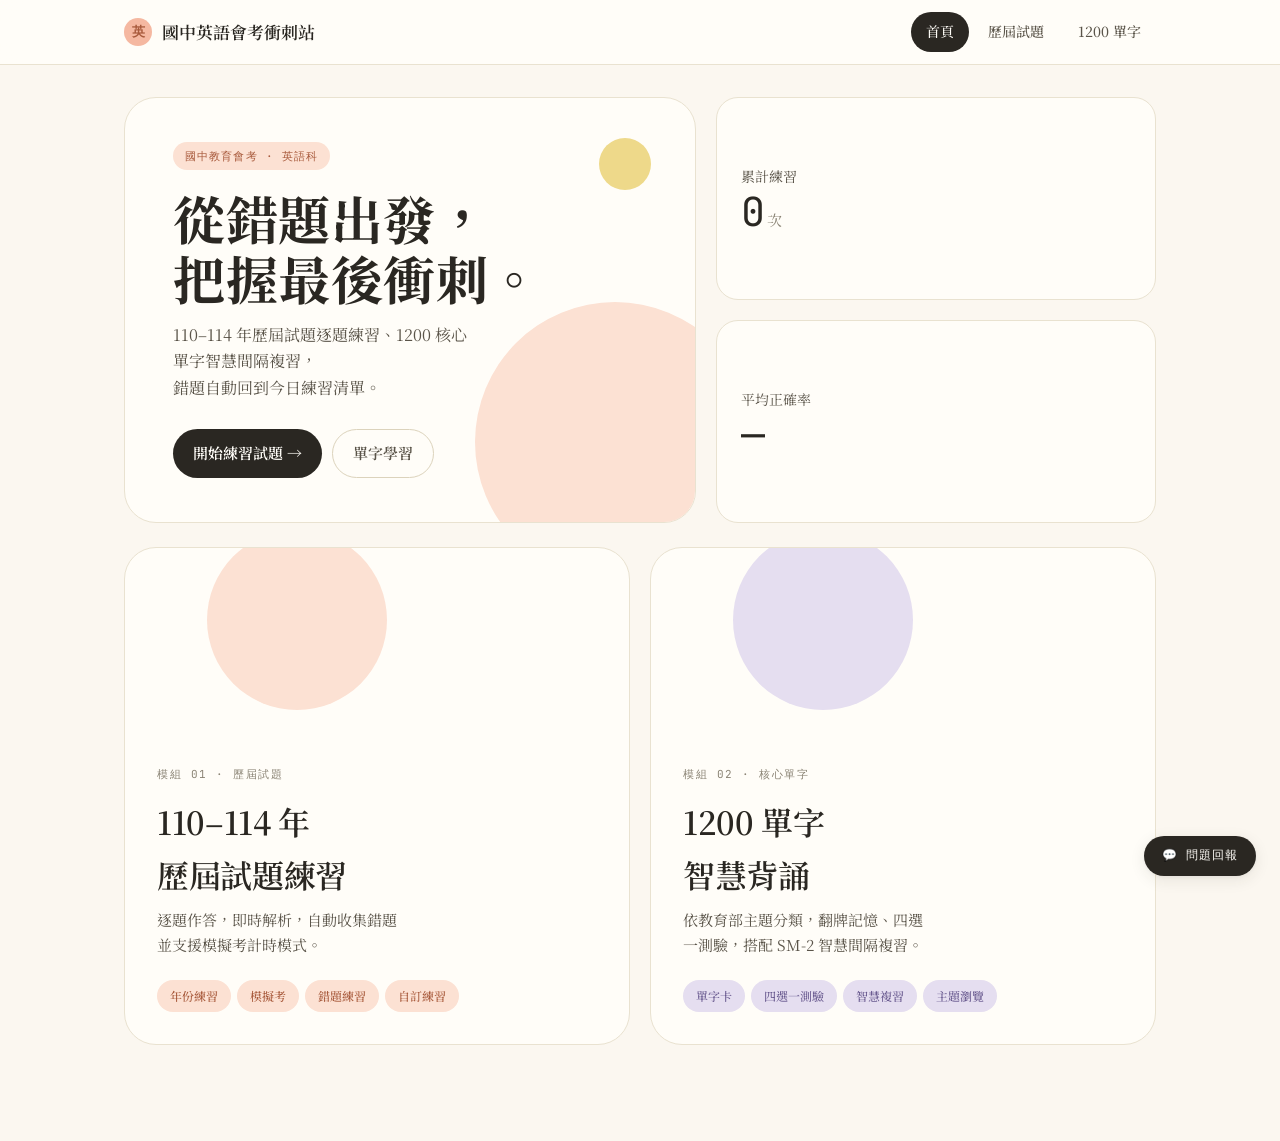
==== commit 5857ea24: "將「真題練習」改為「歷屆試題練習」 Co-Authored-By: Claude Sonnet 4.6 <noreply@anthropic.com>" ====
--- a/index.html
+++ b/index.html
@@ -66,7 +66,7 @@
     <a href="exam.html" class="feature-card feature-card-exam">
       <div class="feature-card-shape"></div>
       <span class="feature-tag">模組 01 · 歷屆試題</span>
-      <h3 class="feature-title zh">110–114 年<br>真題練習</h3>
+      <h3 class="feature-title zh">110–114 年<br>歷屆試題練習</h3>
       <p class="feature-desc zh">逐題作答，即時解析，自動收集錯題並支援模擬考計時模式。</p>
       <div class="feature-tags">
         <span class="chip chip-primary zh">年份練習</span>
--- a/css/style.css
+++ b/css/style.css
@@ -746,6 +746,76 @@
 .recommend-sub  { font-family: var(--serif); font-size: 12px; color: var(--ink-2); margin-top: 2px; }
 .recommend-arr  { margin-left: auto; color: var(--peach-ink); font-size: 18px; }
 
+/* ── Feedback explanation block ── */
+.feedback-explanation {
+  margin-top: 10px;
+  padding-top: 10px;
+  border-top: 1px solid rgba(0,0,0,.08);
+  font-family: var(--serif);
+  font-size: 14px;
+  line-height: 1.65;
+}
+.feedback-explanation em { font-style: normal; font-weight: 500; }
+
+/* ── Return-to-review bar ── */
+.prev-review-btn {
+  display: inline-flex; align-items: center; gap: 6px;
+  padding: 7px 14px;
+  border-radius: 999px;
+  border: 1px solid var(--rule);
+  background: var(--paper);
+  font-family: var(--serif); font-size: 13px; color: var(--ink-2);
+  transition: all .15s;
+}
+.prev-review-btn:hover {
+  border-color: var(--peach-ink);
+  color: var(--peach-ink);
+  background: var(--peach-soft);
+}
+
+/* ── Image option questions ── */
+.img-opt-guide {
+  font-family: var(--serif); font-size: 13px; color: var(--ink-3);
+  text-align: center; margin-top: 8px; padding: 6px 10px;
+  background: var(--butter-soft); border-radius: var(--r-sm);
+}
+
+/* 2×2 grid for image-choice buttons */
+.options-img-grid {
+  display: grid !important;
+  grid-template-columns: 1fr 1fr;
+  gap: 12px;
+}
+
+.option-img-btn {
+  display: flex; align-items: center; justify-content: center;
+  height: 72px;
+  border: 2px solid var(--rule);
+  border-radius: var(--r-md);
+  background: var(--cream);
+  cursor: pointer;
+  transition: all .15s;
+}
+.option-img-btn:hover:not(:disabled) {
+  border-color: var(--peach-ink);
+  background: var(--peach-soft);
+}
+.option-img-btn:disabled { cursor: not-allowed; }
+.option-img-btn.opt-correct {
+  background: var(--mint-soft); border-color: var(--mint-ink);
+}
+.option-img-btn.opt-wrong {
+  background: var(--rose-soft); border-color: var(--rose-ink);
+}
+
+.img-opt-letter {
+  font-family: var(--mono); font-size: 32px; font-weight: 700;
+  color: var(--ink-2); line-height: 1;
+}
+.option-img-btn:hover:not(:disabled) .img-opt-letter { color: var(--peach-ink); }
+.option-img-btn.opt-correct .img-opt-letter { color: var(--mint-ink); }
+.option-img-btn.opt-wrong   .img-opt-letter { color: var(--rose-ink); }
+
 /* ── Responsive ── */
 @media(max-width: 720px) {
   .hero-section { grid-template-columns: 1fr; }
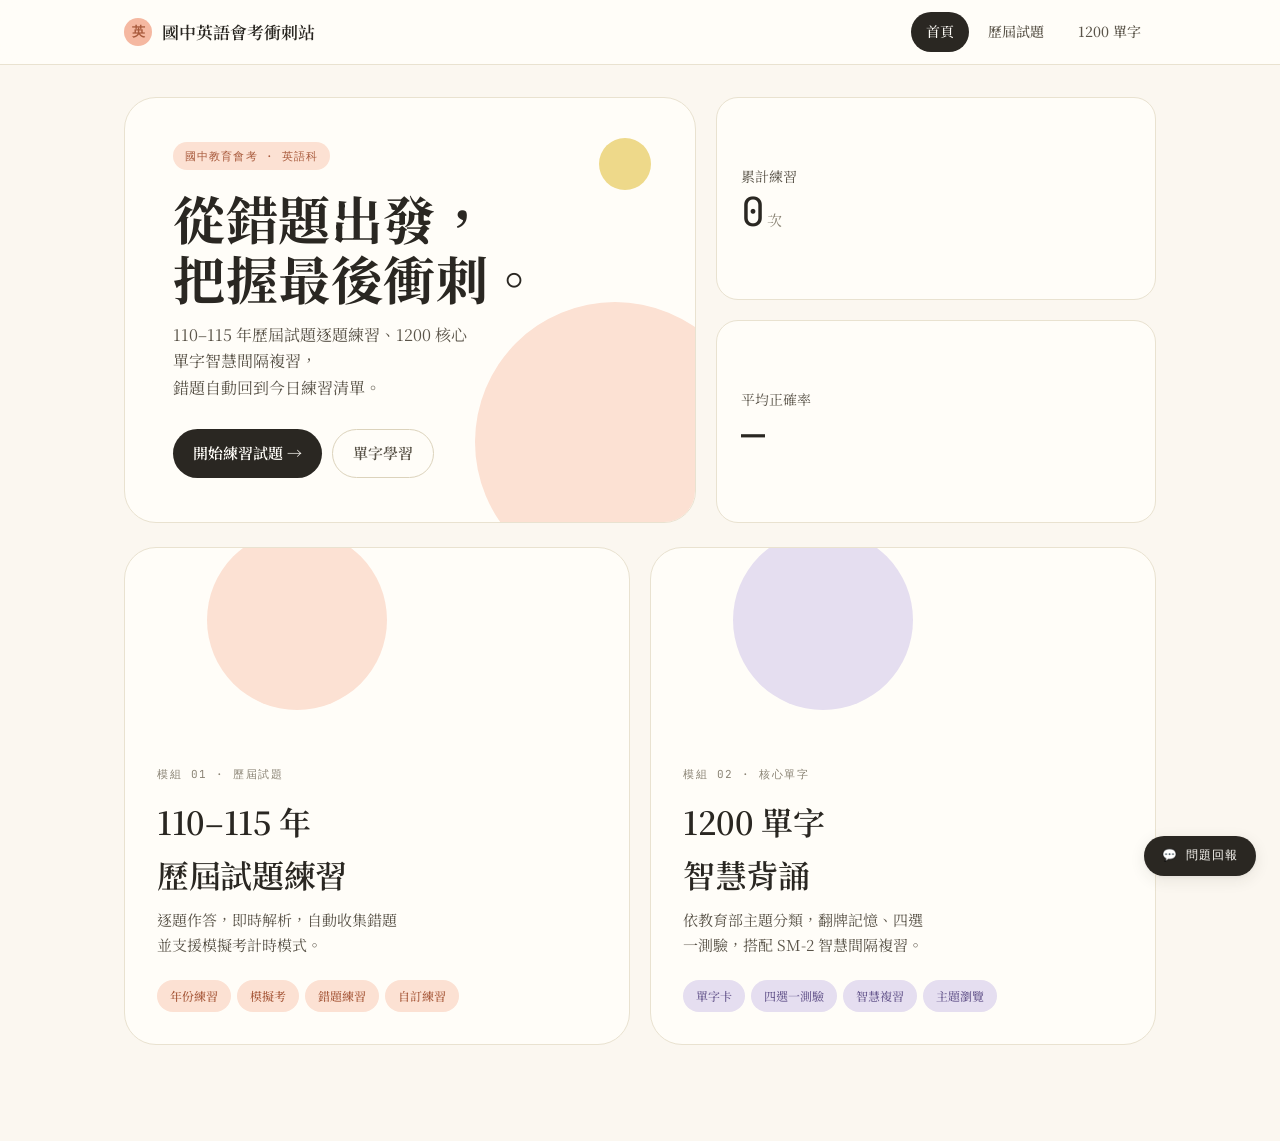
==== commit d1b0bad9: "更新年份標示：110–114 → 110–115，自訂練習加入 115年勾選 Co-Authored-By: Claude Sonnet 4.6 <noreply@anthropic.com>" ====
--- a/index.html
+++ b/index.html
@@ -33,7 +33,7 @@
       <span class="hero-label">國中教育會考 · 英語科</span>
       <h1 class="hero-title zh">從錯題出發，<br>把握最後衝刺。</h1>
       <p class="hero-subtitle zh">
-        110–114 年歷屆試題逐題練習、1200 核心單字智慧間隔複習，<br>
+        110–115 年歷屆試題逐題練習、1200 核心單字智慧間隔複習，<br>
         錯題自動回到今日練習清單。
       </p>
       <div class="hero-cta">
@@ -66,7 +66,7 @@
     <a href="exam.html" class="feature-card feature-card-exam">
       <div class="feature-card-shape"></div>
       <span class="feature-tag">模組 01 · 歷屆試題</span>
-      <h3 class="feature-title zh">110–114 年<br>歷屆試題練習</h3>
+      <h3 class="feature-title zh">110–115 年<br>歷屆試題練習</h3>
       <p class="feature-desc zh">逐題作答，即時解析，自動收集錯題並支援模擬考計時模式。</p>
       <div class="feature-tags">
         <span class="chip chip-primary zh">年份練習</span>
